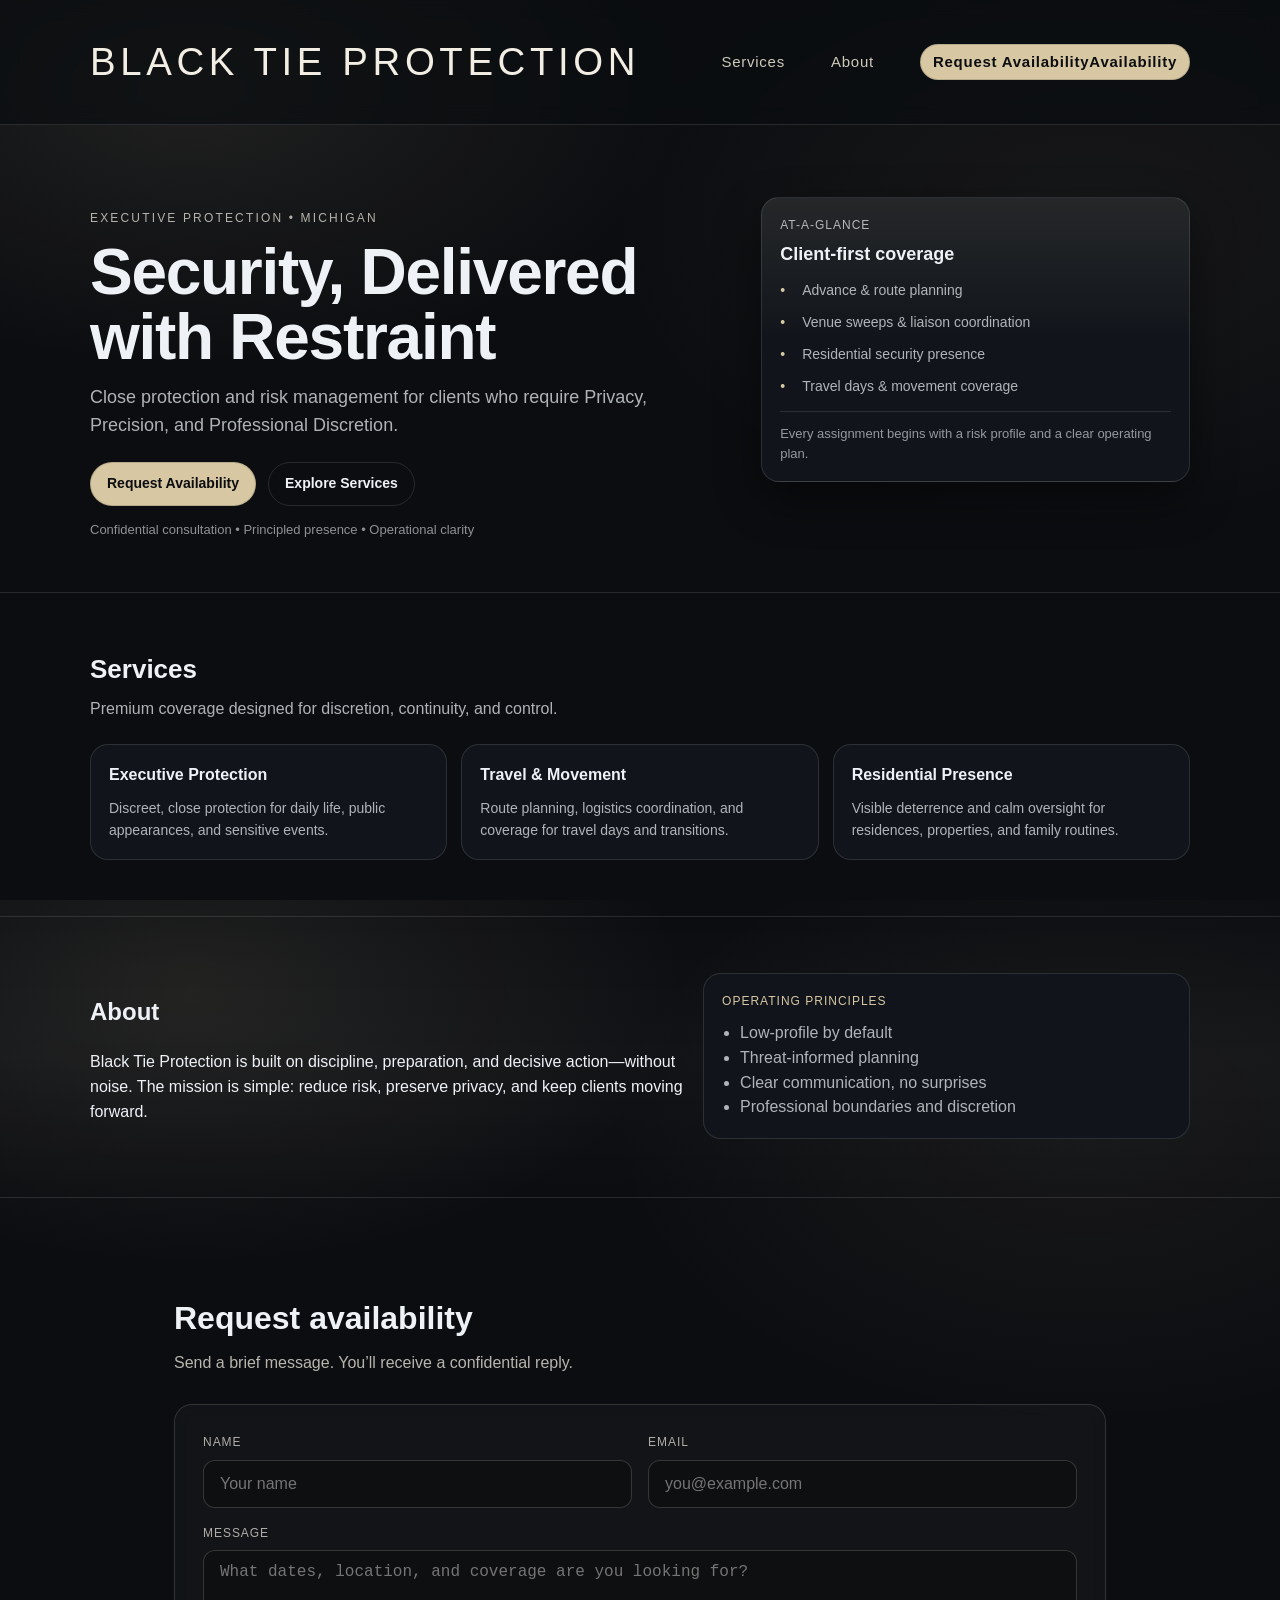
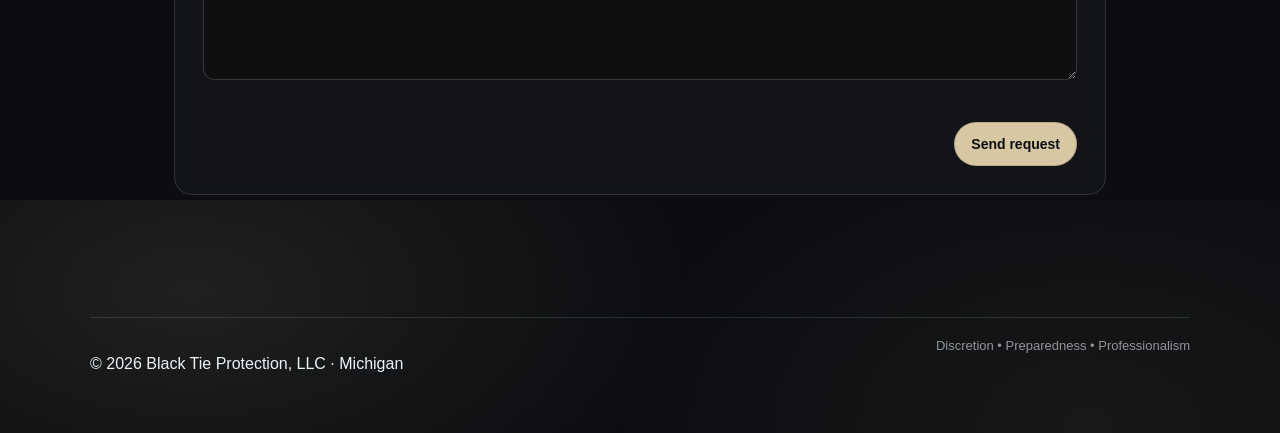
==== index.html @ f83e2e48 "ix mobile nav visibility and sticky CTA layout" ====
<!DOCTYPE html>
<html lang="en">
  <head>
    <meta charset="UTF-8" />
    <meta name="viewport" content="width=device-width, initial-scale=1.0" />
    <title>Black Tie Protection</title>
    <link rel="stylesheet" href="style.css" />
  </head>

  <div class="mobile-cta">
  <a class="btn" href="index.html#contact">Request Consultation</a>
</div>

  <body>
    <header class="site-header">
      <div class="container nav">
        <a class="brand" href="index.html">Black Tie Protection</a>

        <nav class="nav-links">
          <a href="services.html">Services</a>
          <a href="#about">About</a>
          <a href="#contact" class="btn btn--sm header-cta">
  <span class="cta-desktop">Request Availability</span>
  <span class="cta-mobile">Availability</span>
</a>
        </nav>
      </div>
    </header>

    <main>
      <section class="hero">
        <div class="container hero-grid">
          <div>
            <p class="eyebrow">Executive Protection • Michigan</p>
            <h1>Security, Delivered with Restraint</h1>
            <p class="lead">
              Close protection and risk management for clients who require Privacy, Precision, and Professional Discretion.
            </p>

            <div class="cta-row">
              <a class="btn" href="#contact">Request Availability</a>
              <a class="btn btn--ghost" href="#services">Explore Services</a>
            </div>

            <p class="micro">
              Confidential consultation • Principled presence • Operational clarity
            </p>
          </div>

          <div class="hero-card">
            <div class="hero-card__top">
              <p class="hero-card__label">At-a-glance</p>
              <p class="hero-card__title">Client-first coverage</p>
            </div>

            <ul class="checklist">
              <li>Advance & route planning</li>
              <li>Venue sweeps & liaison coordination</li>
              <li>Residential security presence</li>
              <li>Travel days & movement coverage</li>
            </ul>

            <div class="hero-card__bottom">
              <p class="hero-card__note">
                Every assignment begins with a risk profile and a clear operating plan.
              </p>
            </div>
          </div>
        </div>
      </section>

      <section id="services" class="section">
        <div class="container">
          <div class="section-head">
            <h2>Services</h2>
            <p>Premium coverage designed for discretion, continuity, and control.</p>
          </div>

          <div class="cards">
            <article class="card">
              <h3>Executive Protection</h3>
              <p>Discreet, close protection for daily life, public appearances, and sensitive events.</p>
            </article>

            <article class="card">
              <h3>Travel & Movement</h3>
              <p>Route planning, logistics coordination, and coverage for travel days and transitions.</p>
            </article>

            <article class="card">
              <h3>Residential Presence</h3>
              <p>Visible deterrence and calm oversight for residences, properties, and family routines.</p>
            </article>
          </div>
        </div>
      </section>

      <section id="about" class="section section--muted">
        <div class="container split">
          <div>
            <h2>About</h2>
            <p>
              Black Tie Protection is built on discipline, preparation, and decisive action—without noise.
              The mission is simple: reduce risk, preserve privacy, and keep clients moving forward.
            </p>
          </div>
          <div class="panel">
            <p class="panel-title">Operating principles</p>
            <ul class="bullets">
              <li>Low-profile by default</li>
              <li>Threat-informed planning</li>
              <li>Clear communication, no surprises</li>
              <li>Professional boundaries and discretion</li>
            </ul>
          </div>
        </div>
      </section>

      <section id="contact" class="section">
        <div class="container">
          <div class="section-head">
            <h2>Request availability</h2>
            <p>Send a brief message. You’ll receive a confidential reply.</p>
          </div>

          <form class="form" action="https://formspree.io/f/xdalbvqp" method="POST">
  <div class="form-grid">
    <div class="field">
      <label for="name">Name</label>
      <input id="name" name="name" type="text" placeholder="Your name" required>
    </div>

    <div class="field">
      <label for="email">Email</label>
      <input id="email" name="email" type="email" placeholder="you@example.com" required>
    </div>

    <div class="field field--full">
      <label for="message">Message</label>
      <textarea id="message" name="message" placeholder="What dates, location, and coverage are you looking for?" required></textarea>
    </div>
  </div>

  <div class="form-actions">
    <button type="submit" class="btn">Send request</button>
  </div>
</form>

        </div>
      </section>
    </main>

    <footer class="footer">
      <div class="container footer-row">
        <p>© <span id="year"></span> Black Tie Protection, LLC · Michigan </p>
        <p class="micro">Discretion • Preparedness • Professionalism</p>
      </div>
    </footer>

    <script>
      document.getElementById("year").textContent = new Date().getFullYear();
    </script>
  </body>
</html>
---- style.css ----
:root {
  --bg: #0b0d10;
  --panel: #11151b;
  --muted: #0f1318;
  --text: #eef2f7;
  --subtext: rgba(238, 242, 247, 0.72);
  --hairline: rgba(238, 242, 247, 0.12);
  --accent: #d7c7a3; /* warm, quiet luxury */
  --shadow: 0 18px 45px rgba(0, 0, 0, 0.45);
  --radius: 18px;
}

* { box-sizing: border-box; }

html, body { height: 100%; }

body {
  margin: 0;
  font-family: -apple-system, BlinkMacSystemFont, "Segoe UI", Roboto, Arial, sans-serif;
  background: radial-gradient(900px 500px at 15% 10%, rgba(215, 199, 163, 0.10), transparent 55%),
              radial-gradient(800px 500px at 85% 25%, rgba(215, 199, 163, 0.06), transparent 60%),
              var(--bg);
  color: var(--text);
  line-height: 1.55;
}

a { color: inherit; text-decoration: none; }
a:hover { opacity: 0.9; }

.container {
  width: min(1100px, calc(100% - 48px));
  margin: 0 auto;
}

.site-header {
  position: sticky;
  top: 0;
  z-index: 10;
  background: rgba(11, 13, 16, 0.7);
  backdrop-filter: blur(10px);
  border-bottom: 1px solid var(--hairline);
}

.nav {
  height: 72px;
  display: flex;
  align-items: center;
  justify-content: space-between;
}

.brand {
  font-weight: 600;
  letter-spacing: 0.6px;
}

.nav-links {
  display: flex;
  gap: 18px;
  align-items: center;
}

.nav-links a {
  font-size: 14px;
  color: var(--subtext);
}

.nav-links a.btn { color: #0b0d10; }

.hero {
  padding: 72px 0 52px;
  border-bottom: 1px solid var(--hairline);
}

.hero-grid {
  display: grid;
  grid-template-columns: 1.2fr 0.8fr;
  gap: 28px;
  align-items: start;
}

.eyebrow {
  font-size: 14px;
  letter-spacing: 0.22em;
  text-transform: uppercase;
  font-weight: 500;
  color: rgba(243, 238, 228, 0.85);
  margin-bottom: 10px;
}

h1 {
  font-size: clamp(36px, 4.2vw, 54px);
  line-height: 1.05;
  margin: 0 0 14px;
  letter-spacing: -0.5px;
}

.lead {
  color: var(--subtext);
  font-size: 18px;
  margin: 0 0 22px;
  max-width: 58ch;
}

.cta-row {
  display: flex;
  gap: 12px;
  align-items: center;
  margin-bottom: 14px;
}

.btn {
  display: inline-flex;
  align-items: center;
  justify-content: center;
  height: 44px;
  padding: 0 16px;
  border-radius: 999px;
  background: var(--accent);
  color: #0b0d10;
  font-weight: 600;
  font-size: 14px;
  border: 1px solid rgba(0,0,0,0.15);
}

.btn--ghost {
  background: transparent;
  color: var(--text);
  border: 1px solid var(--hairline);
}

.btn--sm {
  height: 36px;
  padding: 0 12px;
  font-size: 13px;
}

.micro {
  color: rgba(238, 242, 247, 0.58);
  font-size: 13px;
  margin: 0;
}

.hero-card {
  background: linear-gradient(180deg, rgba(215,199,163,0.10), transparent 50%),
              var(--panel);
  border: 1px solid var(--hairline);
  border-radius: var(--radius);
  padding: 18px 18px 16px;
  box-shadow: var(--shadow);
}

.hero-card__label {
  color: var(--subtext);
  font-size: 12px;
  margin: 0 0 6px;
  letter-spacing: 1px;
  text-transform: uppercase;
}

.hero-card__title {
  margin: 0 0 12px;
  font-size: 18px;
  font-weight: 650;
}

.checklist {
  list-style: none;
  padding: 0;
  margin: 0 0 14px;
  display: grid;
  gap: 10px;
}

.checklist li {
  position: relative;
  padding-left: 22px;
  color: var(--subtext);
  font-size: 14px;
}

.checklist li::before {
  content: "•";
  position: absolute;
  left: 0;
  color: var(--accent);
}

.hero-card__note {
  margin: 0;
  color: rgba(238, 242, 247, 0.60);
  font-size: 13px;
  border-top: 1px solid var(--hairline);
  padding-top: 12px;
}

.section {
  padding: 56px 0;
}

.section--muted {
  background: linear-gradient(180deg, transparent, rgba(255,255,255,0.02), transparent);
  border-top: 1px solid var(--hairline);
  border-bottom: 1px solid var(--hairline);
}

.section-head h2 {
  margin: 0 0 8px;
  font-size: 26px;
}

.section-head p {
  margin: 0 0 22px;
  color: var(--subtext);
  max-width: 70ch;
}

.cards {
  display: grid;
  grid-template-columns: repeat(3, 1fr);
  gap: 14px;
}

.card-cta {
  margin-top: 14px;
}

.card {
  background: var(--panel);
  border: 1px solid var(--hairline);
  border-radius: var(--radius);
  padding: 18px;
}

.card h3 {
  margin: 0 0 10px;
  font-size: 16px;
}

.card p {
  margin: 0;
  color: var(--subtext);
  font-size: 14px;
}

.split {
  display: grid;
  grid-template-columns: 1.1fr 0.9fr;
  gap: 18px;
  align-items: start;
}

.panel {
  background: var(--panel);
  border: 1px solid var(--hairline);
  border-radius: var(--radius);
  padding: 18px;
}

.panel-title {
  margin: 0 0 10px;
  color: var(--accent);
  letter-spacing: 1px;
  text-transform: uppercase;
  font-size: 12px;
}

.bullets {
  margin: 0;
  padding-left: 18px;
  color: var(--subtext);
}

.form {
  background: var(--panel);
  border: 1px solid var(--hairline);
  border-radius: var(--radius);
  padding: 18px;
}

.form-row {
  display: grid;
  grid-template-columns: 1fr 1fr;
  gap: 12px;
  margin-bottom: 12px;
}

label {
  display: grid;
  gap: 8px;
  font-size: 13px;
  color: var(--subtext);
}

input, textarea {
  width: 100%;
  border-radius: 14px;
  border: 1px solid var(--hairline);
  background: rgba(255,255,255,0.03);
  color: var(--text);
  padding: 12px 12px;
  font-size: 14px;
  outline: none;
}

input:focus, textarea:focus {
  border-color: rgba(215,199,163,0.55);
}

.footer {
  padding: 26px 0 40px;
}

.footer-row {
  display: flex;
  justify-content: space-between;
  gap: 14px;
  border-top: 1px solid var(--hairline);
  padding-top: 18px;
}

/* Responsive */
@media (max-width: 880px) {
  .hero-grid, .split { grid-template-columns: 1fr; }
  .nav-links {
  display: flex;
  gap: 14px;
  flex-wrap: wrap;
}
  .cards { grid-template-columns: 1fr; }
  .form-row { grid-template-columns: 1fr; }
}
/* Mobile sticky CTA (only on small screens) */
.mobile-cta {
  position: fixed;
  left: 50%;
  transform: translateX(-50%);
  bottom: calc(env(safe-area-inset-bottom) + 16px);
  width: calc(100% - 32px);
  max-width: 420px;
  z-index: 999;
}
body {
  padding-bottom: 120px;
}
/* Brand / Wordmark */

.brand {
    font-size: clamp(28px, 3vw, 40px);
    font-weight: 500;
    letter-spacing: 0.12em;
    text-transform: uppercase;
    color: #f3eee4;
    text-decoration: none;
    line-height: 1;
}

.site-header {
    padding: 26px 40px;
}
.container.nav {
    display: flex;
    align-items: center;
    justify-content: space-between;
}

.nav-links a {
    font-size: 15px;
    letter-spacing: 0.05em;
    margin-left: 28px;
    color: #cfc8bb;
    text-decoration: none;
    transition: opacity 0.3s ease;
}

.nav-links a:hover {
    opacity: 0.7;
}
.nav-links a{
  color: #cfc8bb;
  text-decoration: none;
  transition: opacity 160ms ease;
  will-change: opacity;
}

.nav-links a:hover{
  opacity: 0.7;
}
/* ================================
   Contact / Request Availability
================================ */

#contact {
  padding: 96px 0;
}

#contact .container {
  max-width: 980px;
  margin: 0 auto;
  padding: 0 24px;
}

#contact h2 {
  font-size: 32px;
;
  margin-bottom: 8px;
}

#contact p {
  color: rgba(243, 238, 228, 0.75);
  margin-bottom: 28px;
}

/* Form panel */
#contact form {
  padding: 28px;
  border-radius: 18px;
  border: 1px solid rgba(243, 238, 228, 0.18);
  background: rgba(255, 255, 255, 0.03);
  backdrop-filter: blur(8px);
  display: flex;
  flex-direction: column;
  gap: 18px;
}

/* Labels */
#contact label {
  font-size: 12px;
  letter-spacing: 0.08em;
  text-transform: uppercase;
  color: rgba(243, 238, 228, 0.7);
}

/* Inputs */
#contact input,
#contact textarea {
  width: 100%;
  padding: 14px 16px;
  border-radius: 12px;
  border: 1px solid rgba(243, 238, 228, 0.18);
  background: rgba(0, 0, 0, 0.25);
  color: #f3eee4;
  font-size: 16px;
}

#contact textarea {
  min-height: 150px;
  resize: vertical;
}

/* Focus */
#contact input:focus,
#contact textarea:focus {
  outline: none;
  border-color: rgba(243, 238, 228, 0.45);
}

/* Submit button */
#contact button,
#contact input[type="submit"] {
  margin-top: 8px;
  align-self: flex-start;
}
/* Clean grid layout */
#contact .form-grid{
  display: grid;
  grid-template-columns: 1fr;
  gap: 16px;
}

#contact .field{
  display: flex;
  flex-direction: column;
  gap: 8px;
}

#contact .field--full{
  grid-column: 1 / -1;
}

@media (min-width: 760px){
  #contact .form-grid{
    grid-template-columns: 1fr 1fr;
  }
}

/* Textarea: less “giant slab”, more refined */
#contact textarea{
  min-height: 160px;
  padding-top: 12px;
}

/* Button row */
#contact .form-actions{
  margin-top: 16px;
  display: flex;
  justify-content: flex-start; /* change to flex-end if you want it right aligned */
}
#contact textarea{
  min-height: 130px;
}
#contact form{
  border-color: rgba(243, 238, 228, 0.14);
}
#contact .form-actions{
  justify-content: flex-end;
}

/* Services hero headline polish */
.hero h1{
  font-size: clamp(44px, 5vw, 64px);
  line-height: 1.02;
  letter-spacing: -0.02em;     /* tighter, more premium */
  font-weight: 600;
  text-transform: none;         /* keep Title Case (not ALL CAPS) */
  max-width: 18ch;              /* stops it from looking “wide” */
  margin: 12px 0 14px;
}
.hero{
  padding-top: 72px;            /* gives the headline authority */
}

.hero .eyebrow{
  letter-spacing: 0.18em;
  text-transform: uppercase;
  font-size: 12px;
  opacity: 0.85;
}
.service-card{
  transition: transform 180ms ease, border-color 180ms ease;
}

.service-card:hover{
  transform: translateY(-2px);
  border-color: rgba(243, 238, 228, 0.28);
}
/* Kill bottom divider on final section */
.section:last-of-type {
  border-bottom: none;
}:root {
  --bg: #0b0d10;
  --panel: #11151b;
  --muted: #0f1318;
  --text: #eef2f7;
  --subtext: rgba(238, 242, 247, 0.72);
  --hairline: rgba(238, 242, 247, 0.12);
  --accent: #d7c7a3; /* warm, quiet luxury */
  --shadow: 0 18px 45px rgba(0, 0, 0, 0.45);
  --radius: 18px;
}

* { box-sizing: border-box; }

html, body { height: 100%; }

body {
  margin: 0;
  font-family: -apple-system, BlinkMacSystemFont, "Segoe UI", Roboto, Arial, sans-serif;
  background: radial-gradient(900px 500px at 15% 10%, rgba(215, 199, 163, 0.10), transparent 55%),
              radial-gradient(800px 500px at 85% 25%, rgba(215, 199, 163, 0.06), transparent 60%),
              var(--bg);
  color: var(--text);
  line-height: 1.55;
}

a { color: inherit; text-decoration: none; }
a:hover { opacity: 0.9; }

.container {
  width: min(1100px, calc(100% - 48px));
  margin: 0 auto;
}

.site-header {
  position: sticky;
  top: 0;
  z-index: 10;
  background: rgba(11, 13, 16, 0.7);
  backdrop-filter: blur(10px);
  border-bottom: 1px solid var(--hairline);
}

.nav {
  height: 72px;
  display: flex;
  align-items: center;
  justify-content: space-between;
}

.brand {
  font-weight: 600;
  letter-spacing: 0.6px;
}

.nav-links {
  display: flex;
  gap: 18px;
  align-items: center;
}

.nav-links a {
  font-size: 14px;
  color: var(--subtext);
}

.nav-links a.btn { color: #0b0d10; }

.hero {
  padding: 72px 0 52px;
  border-bottom: 1px solid var(--hairline);
}

.hero-grid {
  display: grid;
  grid-template-columns: 1.2fr 0.8fr;
  gap: 28px;
  align-items: start;
}

.eyebrow {
  font-size: 14px;
  letter-spacing: 0.22em;
  text-transform: uppercase;
  font-weight: 500;
  color: rgba(243, 238, 228, 0.85);
  margin-bottom: 10px;
}

h1 {
  font-size: clamp(36px, 4.2vw, 54px);
  line-height: 1.05;
  margin: 0 0 14px;
  letter-spacing: -0.5px;
}

.lead {
  color: var(--subtext);
  font-size: 18px;
  margin: 0 0 22px;
  max-width: 58ch;
}

.cta-row {
  display: flex;
  gap: 12px;
  align-items: center;
  margin-bottom: 14px;
}

.btn {
  display: inline-flex;
  align-items: center;
  justify-content: center;
  height: 44px;
  padding: 0 16px;
  border-radius: 999px;
  background: var(--accent);
  color: #0b0d10;
  font-weight: 600;
  font-size: 14px;
  border: 1px solid rgba(0,0,0,0.15);
}

.btn--ghost {
  background: transparent;
  color: var(--text);
  border: 1px solid var(--hairline);
}

.btn--sm {
  height: 36px;
  padding: 0 12px;
  font-size: 13px;
}

.micro {
  color: rgba(238, 242, 247, 0.58);
  font-size: 13px;
  margin: 0;
}

.hero-card {
  background: linear-gradient(180deg, rgba(215,199,163,0.10), transparent 50%),
              var(--panel);
  border: 1px solid var(--hairline);
  border-radius: var(--radius);
  padding: 18px 18px 16px;
  box-shadow: var(--shadow);
}

.hero-card__label {
  color: var(--subtext);
  font-size: 12px;
  margin: 0 0 6px;
  letter-spacing: 1px;
  text-transform: uppercase;
}

.hero-card__title {
  margin: 0 0 12px;
  font-size: 18px;
  font-weight: 650;
}

.checklist {
  list-style: none;
  padding: 0;
  margin: 0 0 14px;
  display: grid;
  gap: 10px;
}

.checklist li {
  position: relative;
  padding-left: 22px;
  color: var(--subtext);
  font-size: 14px;
}

.checklist li::before {
  content: "•";
  position: absolute;
  left: 0;
  color: var(--accent);
}

.hero-card__note {
  margin: 0;
  color: rgba(238, 242, 247, 0.60);
  font-size: 13px;
  border-top: 1px solid var(--hairline);
  padding-top: 12px;
}

.section {
  padding: 56px 0;
}

.section--muted {
  background: linear-gradient(180deg, transparent, rgba(255,255,255,0.02), transparent);
  border-top: 1px solid var(--hairline);
  border-bottom: 1px solid var(--hairline);
}

.section-head h2 {
  margin: 0 0 8px;
  font-size: 26px;
}

.section-head p {
  margin: 0 0 22px;
  color: var(--subtext);
  max-width: 70ch;
}

.cards {
  display: grid;
  grid-template-columns: repeat(3, 1fr);
  gap: 14px;
}

.card-cta {
  margin-top: 14px;
}

.card {
  background: var(--panel);
  border: 1px solid var(--hairline);
  border-radius: var(--radius);
  padding: 18px;
}

.card h3 {
  margin: 0 0 10px;
  font-size: 16px;
}

.card p {
  margin: 0;
  color: var(--subtext);
  font-size: 14px;
}

.split {
  display: grid;
  grid-template-columns: 1.1fr 0.9fr;
  gap: 18px;
  align-items: start;
}

.panel {
  background: var(--panel);
  border: 1px solid var(--hairline);
  border-radius: var(--radius);
  padding: 18px;
}

.panel-title {
  margin: 0 0 10px;
  color: var(--accent);
  letter-spacing: 1px;
  text-transform: uppercase;
  font-size: 12px;
}

.bullets {
  margin: 0;
  padding-left: 18px;
  color: var(--subtext);
}

.form {
  background: var(--panel);
  border: 1px solid var(--hairline);
  border-radius: var(--radius);
  padding: 18px;
}

.form-row {
  display: grid;
  grid-template-columns: 1fr 1fr;
  gap: 12px;
  margin-bottom: 12px;
}

label {
  display: grid;
  gap: 8px;
  font-size: 13px;
  color: var(--subtext);
}

input, textarea {
  width: 100%;
  border-radius: 14px;
  border: 1px solid var(--hairline);
  background: rgba(255,255,255,0.03);
  color: var(--text);
  padding: 12px 12px;
  font-size: 14px;
  outline: none;
}

input:focus, textarea:focus {
  border-color: rgba(215,199,163,0.55);
}

.footer {
  padding: 26px 0 40px;
}

.footer-row {
  display: flex;
  justify-content: space-between;
  gap: 14px;
  border-top: 1px solid var(--hairline);
  padding-top: 18px;
}

/* Responsive */
@media (max-width: 880px) {
  .hero-grid, .split { grid-template-columns: 1fr; }
  .cards { grid-template-columns: 1fr; }
  .form-row { grid-template-columns: 1fr; }
}
/* Mobile sticky CTA (only on small screens) */
.mobile-cta {
  display: none !important;
}
/* Brand / Wordmark */

.brand {
    font-size: clamp(28px, 3vw, 40px);
    font-weight: 500;
    letter-spacing: 0.12em;
    text-transform: uppercase;
    color: #f3eee4;
    text-decoration: none;
    line-height: 1;
}

.site-header {
    padding: 26px 40px;
}
.container.nav {
    display: flex;
    align-items: center;
    justify-content: space-between;
}

.nav-links a {
    font-size: 15px;
    letter-spacing: 0.05em;
    margin-left: 28px;
    color: #cfc8bb;
    text-decoration: none;
    transition: opacity 0.3s ease;
}

.nav-links a:hover {
    opacity: 0.7;
}
.nav-links a{
  color: #cfc8bb;
  text-decoration: none;
  transition: opacity 160ms ease;
  will-change: opacity;
}

.nav-links a:hover{
  opacity: 0.7;
}
/* ================================
   Contact / Request Availability
================================ */

#contact {
  padding: 96px 0;
}

#contact .container {
  max-width: 980px;
  margin: 0 auto;
  padding: 0 24px;
}

#contact h2 {
  font-size: 32px;
;
  margin-bottom: 8px;
}

#contact p {
  color: rgba(243, 238, 228, 0.75);
  margin-bottom: 28px;
}

/* Form panel */
#contact form {
  padding: 28px;
  border-radius: 18px;
  border: 1px solid rgba(243, 238, 228, 0.18);
  background: rgba(255, 255, 255, 0.03);
  backdrop-filter: blur(8px);
  display: flex;
  flex-direction: column;
  gap: 18px;
}

/* Labels */
#contact label {
  font-size: 12px;
  letter-spacing: 0.08em;
  text-transform: uppercase;
  color: rgba(243, 238, 228, 0.7);
}

/* Inputs */
#contact input,
#contact textarea {
  width: 100%;
  padding: 14px 16px;
  border-radius: 12px;
  border: 1px solid rgba(243, 238, 228, 0.18);
  background: rgba(0, 0, 0, 0.25);
  color: #f3eee4;
  font-size: 16px;
}

#contact textarea {
  min-height: 150px;
  resize: vertical;
}

/* Focus */
#contact input:focus,
#contact textarea:focus {
  outline: none;
  border-color: rgba(243, 238, 228, 0.45);
}

/* Submit button */
#contact button,
#contact input[type="submit"] {
  margin-top: 8px;
  align-self: flex-start;
}
/* Clean grid layout */
#contact .form-grid{
  display: grid;
  grid-template-columns: 1fr;
  gap: 16px;
}

#contact .field{
  display: flex;
  flex-direction: column;
  gap: 8px;
}

#contact .field--full{
  grid-column: 1 / -1;
}

@media (min-width: 760px){
  #contact .form-grid{
    grid-template-columns: 1fr 1fr;
  }
}

/* Textarea: less “giant slab”, more refined */
#contact textarea{
  min-height: 160px;
  padding-top: 12px;
}

/* Button row */
#contact .form-actions{
  margin-top: 16px;
  display: flex;
  justify-content: flex-start; /* change to flex-end if you want it right aligned */
}
#contact textarea{
  min-height: 130px;
}
#contact form{
  border-color: rgba(243, 238, 228, 0.14);
}
#contact .form-actions{
  justify-content: flex-end;
}

/* Services hero headline polish */
.hero h1{
  font-size: clamp(44px, 5vw, 64px);
  line-height: 1.02;
  letter-spacing: -0.02em;     /* tighter, more premium */
  font-weight: 600;
  text-transform: none;         /* keep Title Case (not ALL CAPS) */
  max-width: 18ch;              /* stops it from looking “wide” */
  margin: 12px 0 14px;
}
.hero{
  padding-top: 72px;            /* gives the headline authority */
}

.hero .eyebrow{
  letter-spacing: 0.18em;
  text-transform: uppercase;
  font-size: 12px;
  opacity: 0.85;
}
.service-card{
  transition: transform 180ms ease, border-color 180ms ease;
}

.service-card:hover{
  transform: translateY(-2px);
  border-color: rgba(243, 238, 228, 0.28);
}
/* Kill bottom divider on final section */
.section:last-of-type {
  border-bottom: none;
}
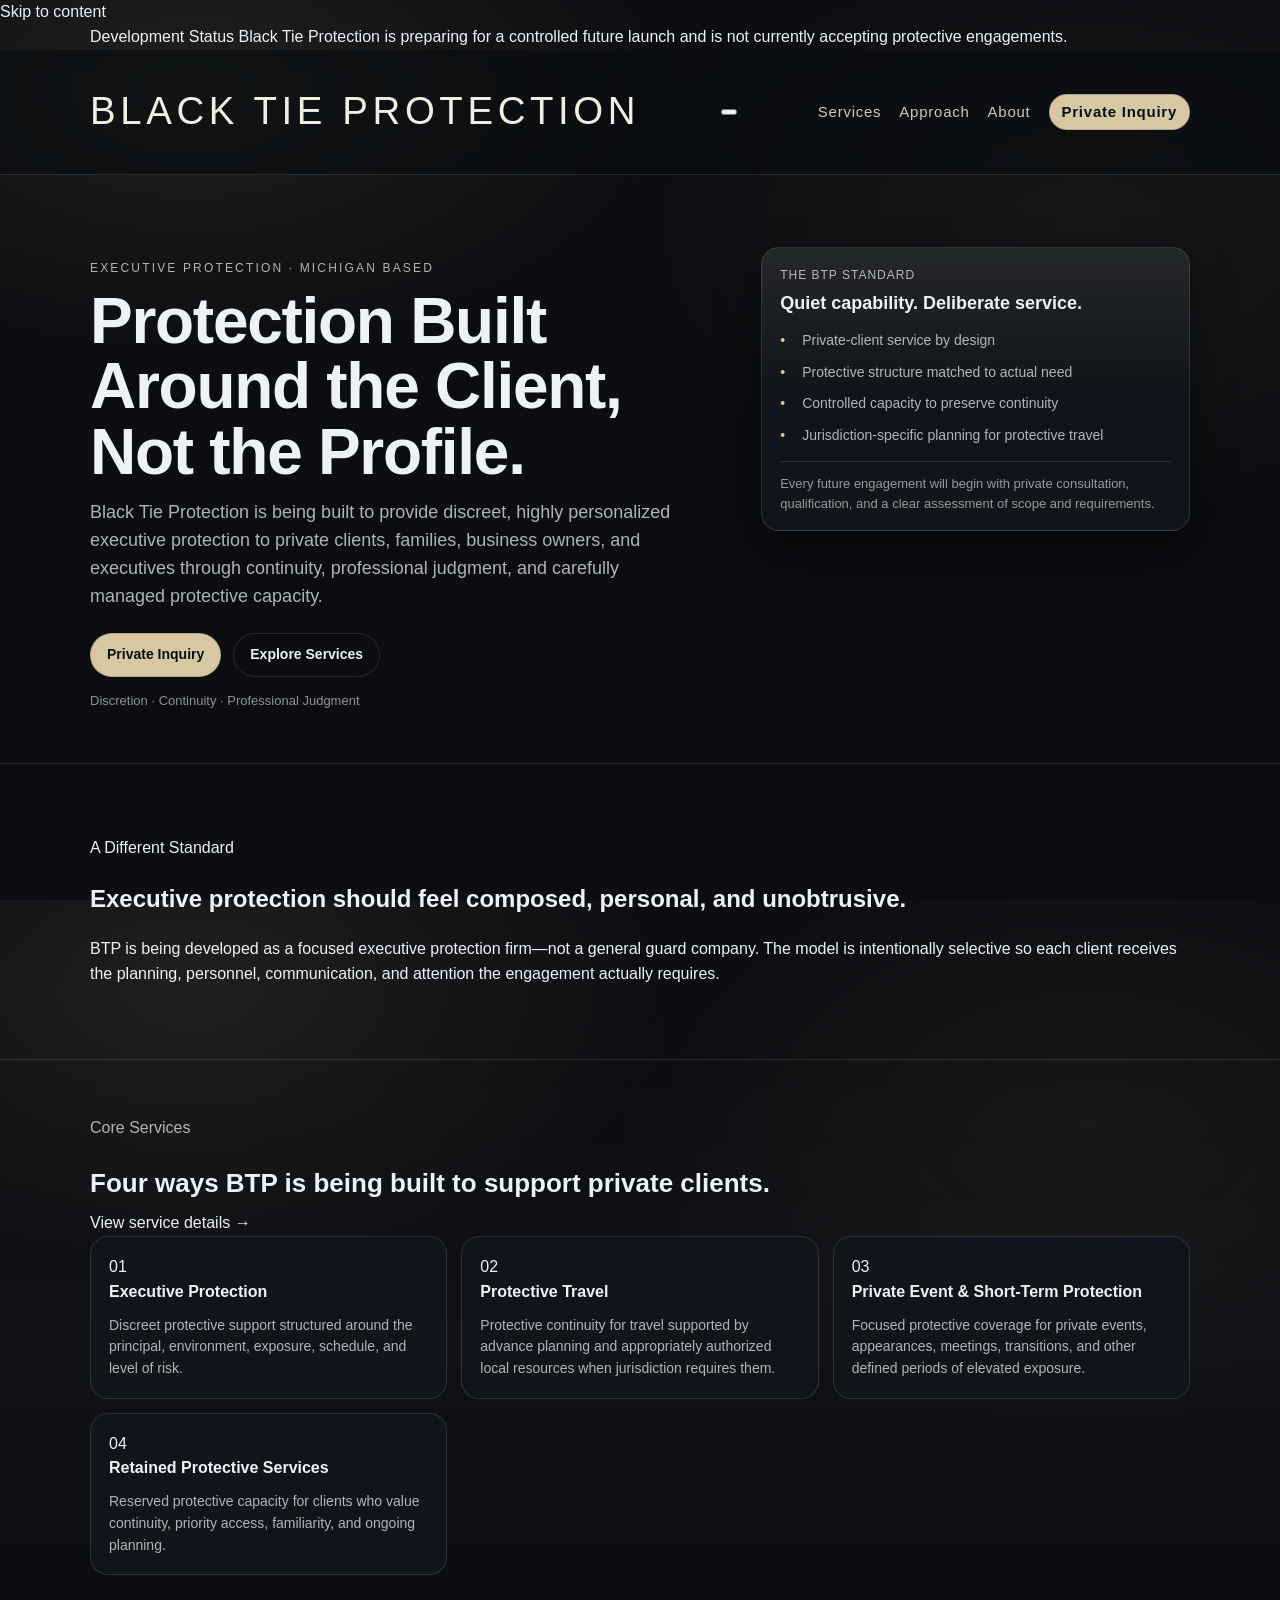
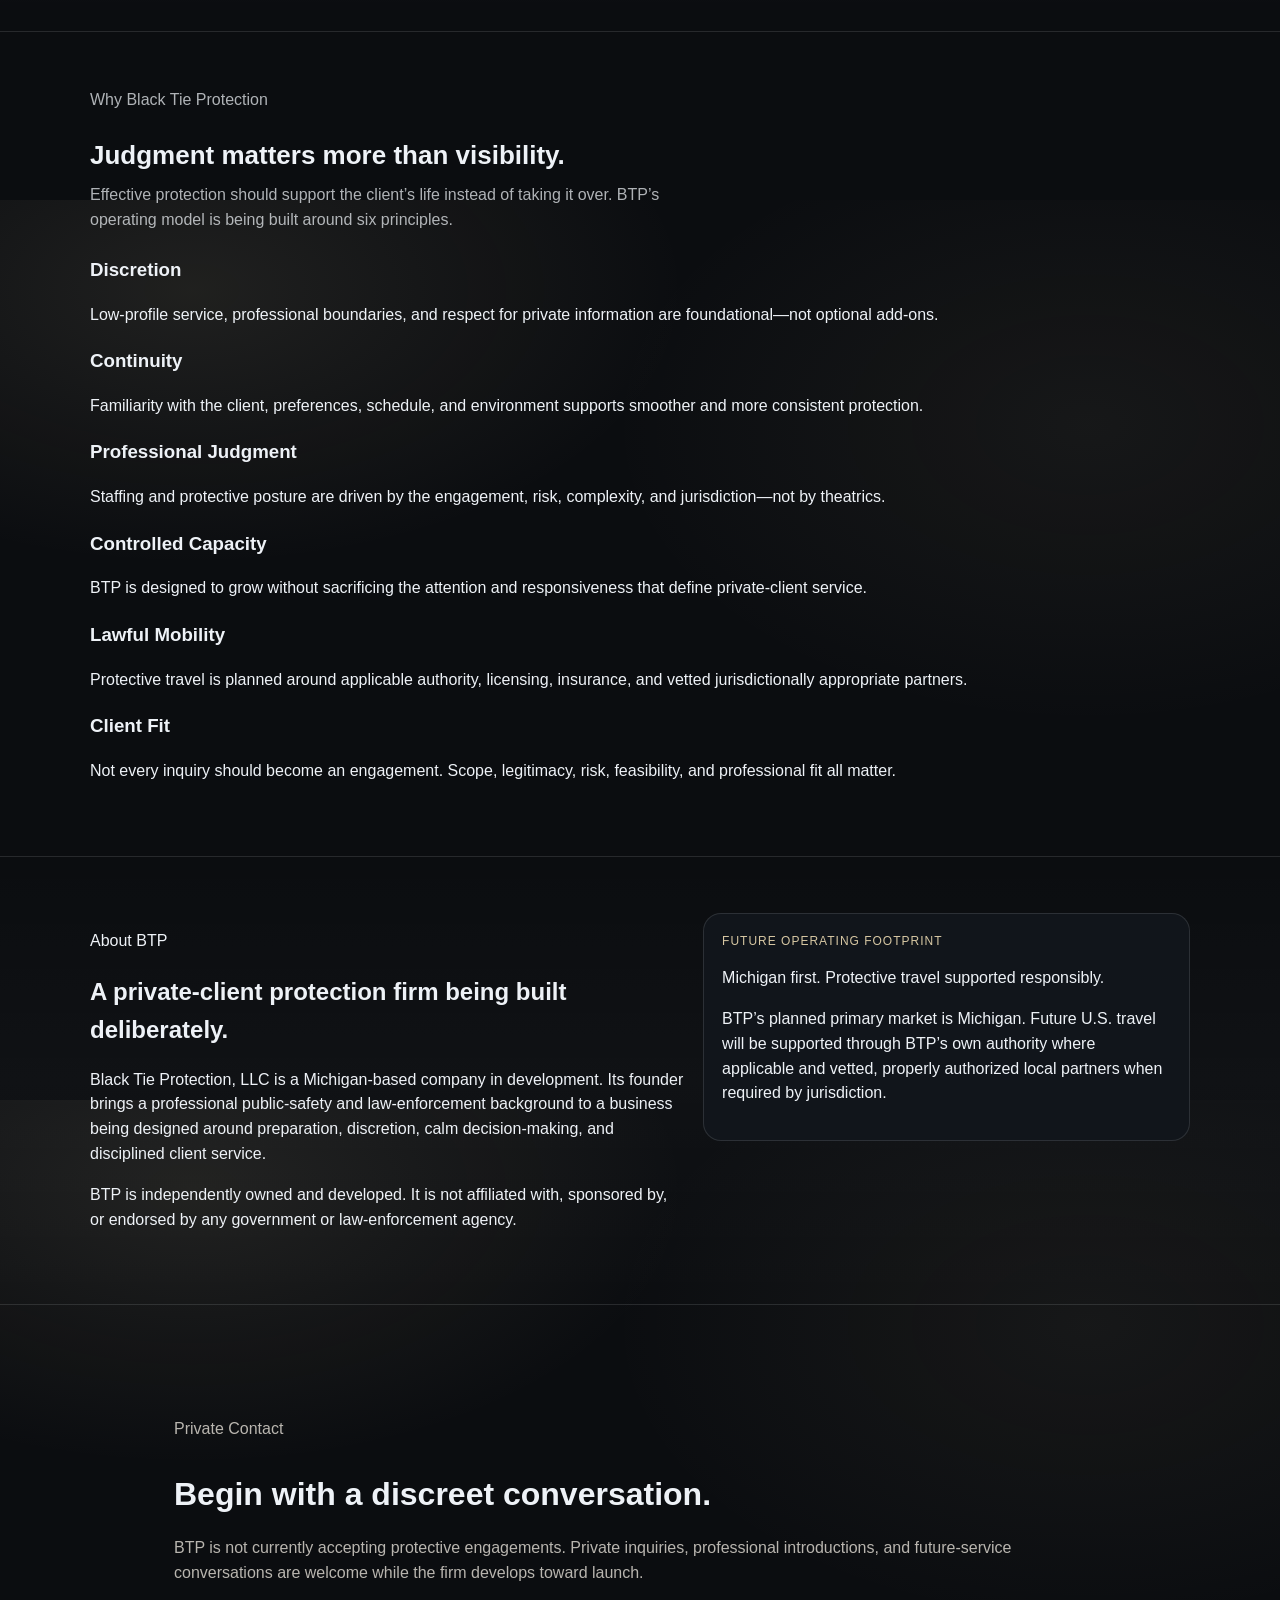
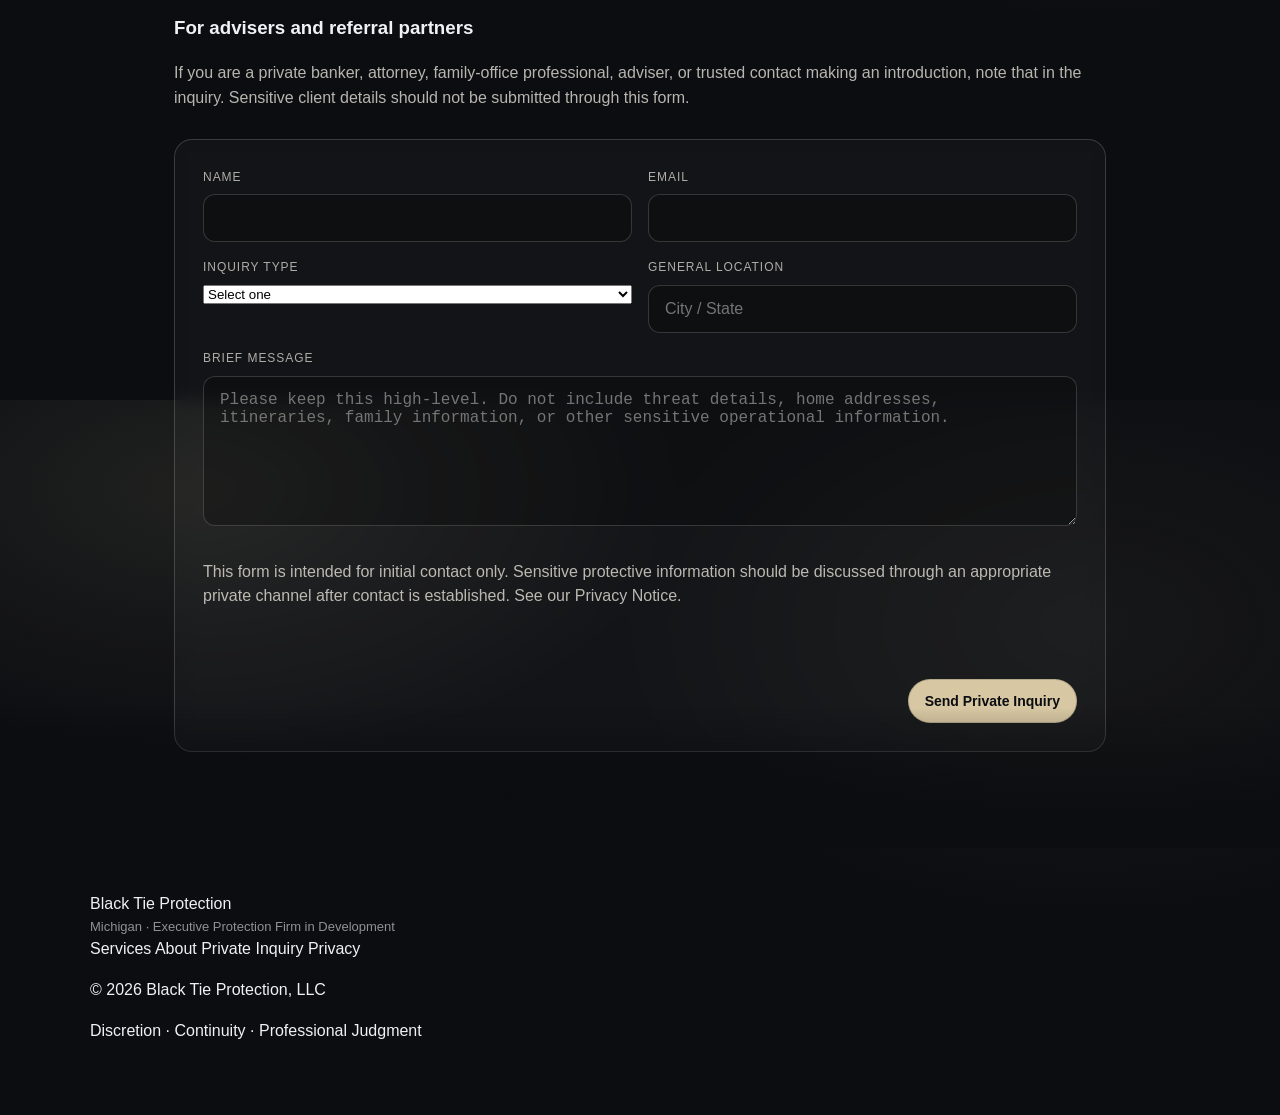
==== commit 0f7a1879: "BTP-014: align homepage positioning, services, and inquiry flow" ====
--- a/index.html
+++ b/index.html
@@ -1,164 +1,293 @@
 <!DOCTYPE html>
 <html lang="en">
-  <head>
-    <meta charset="UTF-8" />
-    <meta name="viewport" content="width=device-width, initial-scale=1.0" />
-    <title>Black Tie Protection</title>
-    <link rel="stylesheet" href="style.css" />
-  </head>
-
-  <div class="mobile-cta">
-  <a class="btn" href="index.html#contact">Request Consultation</a>
-</div>
-
-  <body>
-    <header class="site-header">
-      <div class="container nav">
-        <a class="brand" href="index.html">Black Tie Protection</a>
-
-        <nav class="nav-links">
-          <a href="services.html">Services</a>
-          <a href="#about">About</a>
-          <a href="#contact" class="btn btn--sm header-cta">
-  <span class="cta-desktop">Request Availability</span>
-  <span class="cta-mobile">Availability</span>
-</a>
-        </nav>
-      </div>
-    </header>
-
-    <main>
-      <section class="hero">
-        <div class="container hero-grid">
-          <div>
-            <p class="eyebrow">Executive Protection • Michigan</p>
-            <h1>Security, Delivered with Restraint</h1>
-            <p class="lead">
-              Close protection and risk management for clients who require Privacy, Precision, and Professional Discretion.
-            </p>
-
-            <div class="cta-row">
-              <a class="btn" href="#contact">Request Availability</a>
-              <a class="btn btn--ghost" href="#services">Explore Services</a>
-            </div>
-
-            <p class="micro">
-              Confidential consultation • Principled presence • Operational clarity
-            </p>
-          </div>
-
-          <div class="hero-card">
-            <div class="hero-card__top">
-              <p class="hero-card__label">At-a-glance</p>
-              <p class="hero-card__title">Client-first coverage</p>
-            </div>
-
-            <ul class="checklist">
-              <li>Advance & route planning</li>
-              <li>Venue sweeps & liaison coordination</li>
-              <li>Residential security presence</li>
-              <li>Travel days & movement coverage</li>
-            </ul>
-
-            <div class="hero-card__bottom">
-              <p class="hero-card__note">
-                Every assignment begins with a risk profile and a clear operating plan.
-              </p>
-            </div>
-          </div>
-        </div>
-      </section>
-
-      <section id="services" class="section">
-        <div class="container">
-          <div class="section-head">
-            <h2>Services</h2>
-            <p>Premium coverage designed for discretion, continuity, and control.</p>
-          </div>
-
-          <div class="cards">
-            <article class="card">
-              <h3>Executive Protection</h3>
-              <p>Discreet, close protection for daily life, public appearances, and sensitive events.</p>
-            </article>
-
-            <article class="card">
-              <h3>Travel & Movement</h3>
-              <p>Route planning, logistics coordination, and coverage for travel days and transitions.</p>
-            </article>
-
-            <article class="card">
-              <h3>Residential Presence</h3>
-              <p>Visible deterrence and calm oversight for residences, properties, and family routines.</p>
-            </article>
-          </div>
-        </div>
-      </section>
-
-      <section id="about" class="section section--muted">
-        <div class="container split">
-          <div>
-            <h2>About</h2>
-            <p>
-              Black Tie Protection is built on discipline, preparation, and decisive action—without noise.
-              The mission is simple: reduce risk, preserve privacy, and keep clients moving forward.
-            </p>
-          </div>
-          <div class="panel">
-            <p class="panel-title">Operating principles</p>
-            <ul class="bullets">
-              <li>Low-profile by default</li>
-              <li>Threat-informed planning</li>
-              <li>Clear communication, no surprises</li>
-              <li>Professional boundaries and discretion</li>
-            </ul>
-          </div>
-        </div>
-      </section>
-
-      <section id="contact" class="section">
-        <div class="container">
-          <div class="section-head">
-            <h2>Request availability</h2>
-            <p>Send a brief message. You’ll receive a confidential reply.</p>
-          </div>
-
-          <form class="form" action="https://formspree.io/f/xdalbvqp" method="POST">
-  <div class="form-grid">
-    <div class="field">
-      <label for="name">Name</label>
-      <input id="name" name="name" type="text" placeholder="Your name" required>
-    </div>
-
-    <div class="field">
-      <label for="email">Email</label>
-      <input id="email" name="email" type="email" placeholder="you@example.com" required>
-    </div>
-
-    <div class="field field--full">
-      <label for="message">Message</label>
-      <textarea id="message" name="message" placeholder="What dates, location, and coverage are you looking for?" required></textarea>
+<head>
+  <meta charset="UTF-8" />
+  <meta name="viewport" content="width=device-width, initial-scale=1.0" />
+  <meta name="description" content="Black Tie Protection is a Michigan-based executive protection firm in development, built to provide discreet, personalized protective services to private clients, families, business owners, and executives." />
+  <meta name="robots" content="index,follow" />
+  <link rel="canonical" href="https://blacktieprotection.net/" />
+  <meta property="og:title" content="Black Tie Protection | Executive Protection" />
+  <meta property="og:description" content="Discreet, personalized executive protection built around continuity, professional judgment, and carefully managed protective capacity." />
+  <meta property="og:type" content="website" />
+  <meta property="og:url" content="https://blacktieprotection.net/" />
+  <title>Black Tie Protection | Executive Protection</title>
+  <link rel="preconnect" href="https://fonts.googleapis.com" />
+  <link rel="preconnect" href="https://fonts.gstatic.com" crossorigin />
+  <link href="https://fonts.googleapis.com/css2?family=Cinzel:wght@600&family=Montserrat:wght@400;500;600&display=swap" rel="stylesheet" />
+  <link rel="stylesheet" href="style.css" />
+</head>
+<body>
+  <a class="skip-link" href="#main-content">Skip to content</a>
+
+  <div class="status-bar" role="status">
+    <div class="container status-bar__inner">
+      <span class="status-bar__label">Development Status</span>
+      <span>Black Tie Protection is preparing for a controlled future launch and is not currently accepting protective engagements.</span>
     </div>
   </div>
 
-  <div class="form-actions">
-    <button type="submit" class="btn">Send request</button>
-  </div>
-</form>
-
-        </div>
-      </section>
-    </main>
-
-    <footer class="footer">
-      <div class="container footer-row">
-        <p>© <span id="year"></span> Black Tie Protection, LLC · Michigan </p>
-        <p class="micro">Discretion • Preparedness • Professionalism</p>
-      </div>
-    </footer>
-
-    <script>
-      document.getElementById("year").textContent = new Date().getFullYear();
-    </script>
-  </body>
-</html>+  <header class="site-header">
+    <div class="container nav">
+      <a class="brand" href="index.html" aria-label="Black Tie Protection home">
+        <span class="brand-primary">Black Tie</span>
+        <span class="brand-secondary">Protection</span>
+      </a>
+
+      <button class="menu-toggle" id="menu-toggle" aria-label="Open navigation" aria-controls="site-nav" aria-expanded="false" type="button">
+        <span></span><span></span><span></span>
+      </button>
+
+      <nav class="nav-links" id="site-nav" aria-label="Primary navigation">
+        <a href="services.html">Services</a>
+        <a href="#approach">Approach</a>
+        <a href="#about">About</a>
+        <a href="#contact" class="btn btn--sm">Private Inquiry</a>
+      </nav>
+    </div>
+  </header>
+
+  <main id="main-content">
+    <section class="hero">
+      <div class="container hero-grid">
+        <div class="hero-copy">
+          <p class="eyebrow">Executive Protection · Michigan Based</p>
+          <h1>Protection Built Around the Client, Not the Profile.</h1>
+          <p class="lead">
+            Black Tie Protection is being built to provide discreet, highly personalized executive protection to private clients, families, business owners, and executives through continuity, professional judgment, and carefully managed protective capacity.
+          </p>
+
+          <div class="cta-row">
+            <a class="btn" href="#contact">Private Inquiry</a>
+            <a class="btn btn--ghost" href="services.html">Explore Services</a>
+          </div>
+
+          <p class="micro">Discretion · Continuity · Professional Judgment</p>
+        </div>
+
+        <aside class="hero-card" aria-label="Black Tie Protection operating philosophy">
+          <p class="hero-card__label">The BTP Standard</p>
+          <h2 class="hero-card__title">Quiet capability. Deliberate service.</h2>
+          <ul class="checklist">
+            <li>Private-client service by design</li>
+            <li>Protective structure matched to actual need</li>
+            <li>Controlled capacity to preserve continuity</li>
+            <li>Jurisdiction-specific planning for protective travel</li>
+          </ul>
+          <p class="hero-card__note">Every future engagement will begin with private consultation, qualification, and a clear assessment of scope and requirements.</p>
+        </aside>
+      </div>
+    </section>
+
+    <section class="section intro-section">
+      <div class="container narrow">
+        <p class="section-kicker">A Different Standard</p>
+        <h2>Executive protection should feel composed, personal, and unobtrusive.</h2>
+        <p class="section-lead">
+          BTP is being developed as a focused executive protection firm—not a general guard company. The model is intentionally selective so each client receives the planning, personnel, communication, and attention the engagement actually requires.
+        </p>
+      </div>
+    </section>
+
+    <section id="services" class="section section--muted">
+      <div class="container">
+        <div class="section-head">
+          <div>
+            <p class="section-kicker">Core Services</p>
+            <h2>Four ways BTP is being built to support private clients.</h2>
+          </div>
+          <a class="text-link" href="services.html">View service details <span aria-hidden="true">→</span></a>
+        </div>
+
+        <div class="cards cards--four">
+          <article class="card">
+            <span class="card-number">01</span>
+            <h3>Executive Protection</h3>
+            <p>Discreet protective support structured around the principal, environment, exposure, schedule, and level of risk.</p>
+          </article>
+
+          <article class="card">
+            <span class="card-number">02</span>
+            <h3>Protective Travel</h3>
+            <p>Protective continuity for travel supported by advance planning and appropriately authorized local resources when jurisdiction requires them.</p>
+          </article>
+
+          <article class="card">
+            <span class="card-number">03</span>
+            <h3>Private Event &amp; Short-Term Protection</h3>
+            <p>Focused protective coverage for private events, appearances, meetings, transitions, and other defined periods of elevated exposure.</p>
+          </article>
+
+          <article class="card">
+            <span class="card-number">04</span>
+            <h3>Retained Protective Services</h3>
+            <p>Reserved protective capacity for clients who value continuity, priority access, familiarity, and ongoing planning.</p>
+          </article>
+        </div>
+      </div>
+    </section>
+
+    <section id="approach" class="section">
+      <div class="container">
+        <div class="section-head section-head--stacked">
+          <p class="section-kicker">Why Black Tie Protection</p>
+          <h2>Judgment matters more than visibility.</h2>
+          <p>Effective protection should support the client’s life instead of taking it over. BTP’s operating model is being built around six principles.</p>
+        </div>
+
+        <div class="principles-grid">
+          <article class="principle">
+            <h3>Discretion</h3>
+            <p>Low-profile service, professional boundaries, and respect for private information are foundational—not optional add-ons.</p>
+          </article>
+          <article class="principle">
+            <h3>Continuity</h3>
+            <p>Familiarity with the client, preferences, schedule, and environment supports smoother and more consistent protection.</p>
+          </article>
+          <article class="principle">
+            <h3>Professional Judgment</h3>
+            <p>Staffing and protective posture are driven by the engagement, risk, complexity, and jurisdiction—not by theatrics.</p>
+          </article>
+          <article class="principle">
+            <h3>Controlled Capacity</h3>
+            <p>BTP is designed to grow without sacrificing the attention and responsiveness that define private-client service.</p>
+          </article>
+          <article class="principle">
+            <h3>Lawful Mobility</h3>
+            <p>Protective travel is planned around applicable authority, licensing, insurance, and vetted jurisdictionally appropriate partners.</p>
+          </article>
+          <article class="principle">
+            <h3>Client Fit</h3>
+            <p>Not every inquiry should become an engagement. Scope, legitimacy, risk, feasibility, and professional fit all matter.</p>
+          </article>
+        </div>
+      </div>
+    </section>
+
+    <section id="about" class="section section--muted">
+      <div class="container split split--wide">
+        <div>
+          <p class="section-kicker">About BTP</p>
+          <h2>A private-client protection firm being built deliberately.</h2>
+          <p>
+            Black Tie Protection, LLC is a Michigan-based company in development. Its founder brings a professional public-safety and law-enforcement background to a business being designed around preparation, discretion, calm decision-making, and disciplined client service.
+          </p>
+          <p>
+            BTP is independently owned and developed. It is not affiliated with, sponsored by, or endorsed by any government or law-enforcement agency.
+          </p>
+        </div>
+
+        <aside class="panel">
+          <p class="panel-title">Future Operating Footprint</p>
+          <p class="panel-strong">Michigan first. Protective travel supported responsibly.</p>
+          <p>
+            BTP’s planned primary market is Michigan. Future U.S. travel will be supported through BTP’s own authority where applicable and vetted, properly authorized local partners when required by jurisdiction.
+          </p>
+        </aside>
+      </div>
+    </section>
+
+    <section id="contact" class="section contact-section">
+      <div class="container contact-layout">
+        <div class="contact-copy">
+          <p class="section-kicker">Private Contact</p>
+          <h2>Begin with a discreet conversation.</h2>
+          <p>
+            BTP is not currently accepting protective engagements. Private inquiries, professional introductions, and future-service conversations are welcome while the firm develops toward launch.
+          </p>
+
+          <div class="referral-note">
+            <h3>For advisers and referral partners</h3>
+            <p>If you are a private banker, attorney, family-office professional, adviser, or trusted contact making an introduction, note that in the inquiry. Sensitive client details should not be submitted through this form.</p>
+          </div>
+        </div>
+
+        <form class="form" action="https://formspree.io/f/xdalbvqp" method="POST">
+          <input type="hidden" name="_subject" value="Black Tie Protection — Private Website Inquiry" />
+          <div class="form-grid">
+            <div class="field">
+              <label for="name">Name</label>
+              <input id="name" name="name" type="text" autocomplete="name" required />
+            </div>
+
+            <div class="field">
+              <label for="email">Email</label>
+              <input id="email" name="email" type="email" autocomplete="email" required />
+            </div>
+
+            <div class="field">
+              <label for="inquiry-type">Inquiry type</label>
+              <select id="inquiry-type" name="inquiry_type" required>
+                <option value="" selected disabled>Select one</option>
+                <option>Future client inquiry</option>
+                <option>Professional introduction / referral</option>
+                <option>Professional partnership</option>
+                <option>General business inquiry</option>
+              </select>
+            </div>
+
+            <div class="field">
+              <label for="location">General location</label>
+              <input id="location" name="location" type="text" placeholder="City / State" autocomplete="address-level2" />
+            </div>
+
+            <div class="field field--full">
+              <label for="message">Brief message</label>
+              <textarea id="message" name="message" placeholder="Please keep this high-level. Do not include threat details, home addresses, itineraries, family information, or other sensitive operational information." required></textarea>
+            </div>
+          </div>
+
+          <p class="form-privacy">This form is intended for initial contact only. Sensitive protective information should be discussed through an appropriate private channel after contact is established. See our <a href="privacy.html">Privacy Notice</a>.</p>
+
+          <div class="form-actions">
+            <button type="submit" class="btn">Send Private Inquiry</button>
+          </div>
+        </form>
+      </div>
+    </section>
+  </main>
+
+  <footer class="footer">
+    <div class="container footer-grid">
+      <div>
+        <a class="footer-brand" href="index.html">Black Tie Protection</a>
+        <p class="micro">Michigan · Executive Protection Firm in Development</p>
+      </div>
+      <div class="footer-links">
+        <a href="services.html">Services</a>
+        <a href="#about">About</a>
+        <a href="#contact">Private Inquiry</a>
+        <a href="privacy.html">Privacy</a>
+      </div>
+      <div class="footer-meta">
+        <p>© <span id="year"></span> Black Tie Protection, LLC</p>
+        <p>Discretion · Continuity · Professional Judgment</p>
+      </div>
+    </div>
+  </footer>
+
+  <script>
+    const toggle = document.getElementById('menu-toggle');
+    const nav = document.getElementById('site-nav');
+
+    if (toggle && nav) {
+      toggle.addEventListener('click', () => {
+        const open = nav.classList.toggle('is-open');
+        toggle.classList.toggle('is-open', open);
+        toggle.setAttribute('aria-expanded', String(open));
+        toggle.setAttribute('aria-label', open ? 'Close navigation' : 'Open navigation');
+      });
+
+      nav.querySelectorAll('a').forEach(link => {
+        link.addEventListener('click', () => {
+          nav.classList.remove('is-open');
+          toggle.classList.remove('is-open');
+          toggle.setAttribute('aria-expanded', 'false');
+          toggle.setAttribute('aria-label', 'Open navigation');
+        });
+      });
+    }
+
+    document.getElementById('year').textContent = new Date().getFullYear();
+  </script>
+</body>
+</html>
--- a/style.css
+++ b/style.css
@@ -11,15 +11,15 @@
 }
 
 * { box-sizing: border-box; }
-
 html, body { height: 100%; }
 
 body {
   margin: 0;
   font-family: -apple-system, BlinkMacSystemFont, "Segoe UI", Roboto, Arial, sans-serif;
-  background: radial-gradient(900px 500px at 15% 10%, rgba(215, 199, 163, 0.10), transparent 55%),
-              radial-gradient(800px 500px at 85% 25%, rgba(215, 199, 163, 0.06), transparent 60%),
-              var(--bg);
+  background:
+    radial-gradient(900px 500px at 15% 10%, rgba(215, 199, 163, 0.10), transparent 55%),
+    radial-gradient(800px 500px at 85% 25%, rgba(215, 199, 163, 0.06), transparent 60%),
+    var(--bg);
   color: var(--text);
   line-height: 1.55;
 }
@@ -32,13 +32,25 @@
   margin: 0 auto;
 }
 
+/* =========================
+   DESKTOP HEADER (original)
+========================= */
+
 .site-header {
   position: sticky;
   top: 0;
-  z-index: 10;
+  z-index: 1000;
   background: rgba(11, 13, 16, 0.7);
   backdrop-filter: blur(10px);
+  -webkit-backdrop-filter: blur(10px);
   border-bottom: 1px solid var(--hairline);
+  padding: 26px 40px;
+}
+
+.container.nav {
+  display: flex;
+  align-items: center;
+  justify-content: space-between;
 }
 
 .nav {
@@ -49,8 +61,12 @@
 }
 
 .brand {
-  font-weight: 600;
-  letter-spacing: 0.6px;
+  font-size: clamp(28px, 3vw, 40px);
+  font-weight: 500;
+  letter-spacing: 0.12em;
+  text-transform: uppercase;
+  color: #f3eee4;
+  line-height: 1;
 }
 
 .nav-links {
@@ -60,11 +76,21 @@
 }
 
 .nav-links a {
-  font-size: 14px;
-  color: var(--subtext);
-}
+  font-size: 15px;
+  letter-spacing: 0.05em;
+  color: #cfc8bb;
+  text-decoration: none;
+  transition: opacity 160ms ease;
+  will-change: opacity;
+}
+
+.nav-links a:hover { opacity: 0.7; }
 
 .nav-links a.btn { color: #0b0d10; }
+
+/* =========================
+   HERO / CARDS / LAYOUT
+========================= */
 
 .hero {
   padding: 72px 0 52px;
@@ -140,9 +166,9 @@
   margin: 0;
 }
 
+/* “yellow box” / hero side card */
 .hero-card {
-  background: linear-gradient(180deg, rgba(215,199,163,0.10), transparent 50%),
-              var(--panel);
+  background: linear-gradient(180deg, rgba(215,199,163,0.10), transparent 50%), var(--panel);
   border: 1px solid var(--hairline);
   border-radius: var(--radius);
   padding: 18px 18px 16px;
@@ -214,15 +240,14 @@
   max-width: 70ch;
 }
 
+/* service cards grid */
 .cards {
   display: grid;
   grid-template-columns: repeat(3, 1fr);
   gap: 14px;
 }
 
-.card-cta {
-  margin-top: 14px;
-}
+.card-cta { margin-top: 14px; }
 
 .card {
   background: var(--panel);
@@ -240,6 +265,15 @@
   margin: 0;
   color: var(--subtext);
   font-size: 14px;
+}
+
+/* if you used .service-card */
+.service-card{
+  transition: transform 180ms ease, border-color 180ms ease;
+}
+.service-card:hover{
+  transform: translateY(-2px);
+  border-color: rgba(243, 238, 228, 0.28);
 }
 
 .split {
@@ -270,124 +304,9 @@
   color: var(--subtext);
 }
 
-.form {
-  background: var(--panel);
-  border: 1px solid var(--hairline);
-  border-radius: var(--radius);
-  padding: 18px;
-}
-
-.form-row {
-  display: grid;
-  grid-template-columns: 1fr 1fr;
-  gap: 12px;
-  margin-bottom: 12px;
-}
-
-label {
-  display: grid;
-  gap: 8px;
-  font-size: 13px;
-  color: var(--subtext);
-}
-
-input, textarea {
-  width: 100%;
-  border-radius: 14px;
-  border: 1px solid var(--hairline);
-  background: rgba(255,255,255,0.03);
-  color: var(--text);
-  padding: 12px 12px;
-  font-size: 14px;
-  outline: none;
-}
-
-input:focus, textarea:focus {
-  border-color: rgba(215,199,163,0.55);
-}
-
-.footer {
-  padding: 26px 0 40px;
-}
-
-.footer-row {
-  display: flex;
-  justify-content: space-between;
-  gap: 14px;
-  border-top: 1px solid var(--hairline);
-  padding-top: 18px;
-}
-
-/* Responsive */
-@media (max-width: 880px) {
-  .hero-grid, .split { grid-template-columns: 1fr; }
-  .nav-links {
-  display: flex;
-  gap: 14px;
-  flex-wrap: wrap;
-}
-  .cards { grid-template-columns: 1fr; }
-  .form-row { grid-template-columns: 1fr; }
-}
-/* Mobile sticky CTA (only on small screens) */
-.mobile-cta {
-  position: fixed;
-  left: 50%;
-  transform: translateX(-50%);
-  bottom: calc(env(safe-area-inset-bottom) + 16px);
-  width: calc(100% - 32px);
-  max-width: 420px;
-  z-index: 999;
-}
-body {
-  padding-bottom: 120px;
-}
-/* Brand / Wordmark */
-
-.brand {
-    font-size: clamp(28px, 3vw, 40px);
-    font-weight: 500;
-    letter-spacing: 0.12em;
-    text-transform: uppercase;
-    color: #f3eee4;
-    text-decoration: none;
-    line-height: 1;
-}
-
-.site-header {
-    padding: 26px 40px;
-}
-.container.nav {
-    display: flex;
-    align-items: center;
-    justify-content: space-between;
-}
-
-.nav-links a {
-    font-size: 15px;
-    letter-spacing: 0.05em;
-    margin-left: 28px;
-    color: #cfc8bb;
-    text-decoration: none;
-    transition: opacity 0.3s ease;
-}
-
-.nav-links a:hover {
-    opacity: 0.7;
-}
-.nav-links a{
-  color: #cfc8bb;
-  text-decoration: none;
-  transition: opacity 160ms ease;
-  will-change: opacity;
-}
-
-.nav-links a:hover{
-  opacity: 0.7;
-}
-/* ================================
-   Contact / Request Availability
-================================ */
+/* =========================
+   CONTACT (your custom block)
+========================= */
 
 #contact {
   padding: 96px 0;
@@ -401,7 +320,6 @@
 
 #contact h2 {
   font-size: 32px;
-;
   margin-bottom: 8px;
 }
 
@@ -410,19 +328,18 @@
   margin-bottom: 28px;
 }
 
-/* Form panel */
 #contact form {
   padding: 28px;
   border-radius: 18px;
   border: 1px solid rgba(243, 238, 228, 0.18);
   background: rgba(255, 255, 255, 0.03);
   backdrop-filter: blur(8px);
+  -webkit-backdrop-filter: blur(8px);
   display: flex;
   flex-direction: column;
   gap: 18px;
 }
 
-/* Labels */
 #contact label {
   font-size: 12px;
   letter-spacing: 0.08em;
@@ -430,7 +347,6 @@
   color: rgba(243, 238, 228, 0.7);
 }
 
-/* Inputs */
 #contact input,
 #contact textarea {
   width: 100%;
@@ -447,20 +363,19 @@
   resize: vertical;
 }
 
-/* Focus */
 #contact input:focus,
 #contact textarea:focus {
   outline: none;
   border-color: rgba(243, 238, 228, 0.45);
 }
 
-/* Submit button */
 #contact button,
 #contact input[type="submit"] {
   margin-top: 8px;
   align-self: flex-start;
 }
-/* Clean grid layout */
+
+/* Contact form grid helpers (if used) */
 #contact .form-grid{
   display: grid;
   grid-template-columns: 1fr;
@@ -483,40 +398,20 @@
   }
 }
 
-/* Textarea: less “giant slab”, more refined */
-#contact textarea{
-  min-height: 160px;
-  padding-top: 12px;
-}
-
-/* Button row */
 #contact .form-actions{
   margin-top: 16px;
   display: flex;
-  justify-content: flex-start; /* change to flex-end if you want it right aligned */
-}
-#contact textarea{
-  min-height: 130px;
-}
-#contact form{
-  border-color: rgba(243, 238, 228, 0.14);
-}
-#contact .form-actions{
   justify-content: flex-end;
 }
 
-/* Services hero headline polish */
+/* Services hero headline polish (kept) */
 .hero h1{
   font-size: clamp(44px, 5vw, 64px);
   line-height: 1.02;
-  letter-spacing: -0.02em;     /* tighter, more premium */
+  letter-spacing: -0.02em;
   font-weight: 600;
-  text-transform: none;         /* keep Title Case (not ALL CAPS) */
-  max-width: 18ch;              /* stops it from looking “wide” */
+  max-width: 18ch;
   margin: 12px 0 14px;
-}
-.hero{
-  padding-top: 72px;            /* gives the headline authority */
 }
 
 .hero .eyebrow{
@@ -525,539 +420,158 @@
   font-size: 12px;
   opacity: 0.85;
 }
-.service-card{
-  transition: transform 180ms ease, border-color 180ms ease;
-}
-
-.service-card:hover{
-  transform: translateY(-2px);
-  border-color: rgba(243, 238, 228, 0.28);
-}
+
 /* Kill bottom divider on final section */
-.section:last-of-type {
-  border-bottom: none;
-}:root {
-  --bg: #0b0d10;
-  --panel: #11151b;
-  --muted: #0f1318;
-  --text: #eef2f7;
-  --subtext: rgba(238, 242, 247, 0.72);
-  --hairline: rgba(238, 242, 247, 0.12);
-  --accent: #d7c7a3; /* warm, quiet luxury */
-  --shadow: 0 18px 45px rgba(0, 0, 0, 0.45);
-  --radius: 18px;
-}
-
-* { box-sizing: border-box; }
-
-html, body { height: 100%; }
-
-body {
-  margin: 0;
-  font-family: -apple-system, BlinkMacSystemFont, "Segoe UI", Roboto, Arial, sans-serif;
-  background: radial-gradient(900px 500px at 15% 10%, rgba(215, 199, 163, 0.10), transparent 55%),
-              radial-gradient(800px 500px at 85% 25%, rgba(215, 199, 163, 0.06), transparent 60%),
-              var(--bg);
-  color: var(--text);
-  line-height: 1.55;
-}
-
-a { color: inherit; text-decoration: none; }
-a:hover { opacity: 0.9; }
-
-.container {
-  width: min(1100px, calc(100% - 48px));
-  margin: 0 auto;
-}
-
-.site-header {
-  position: sticky;
-  top: 0;
-  z-index: 10;
-  background: rgba(11, 13, 16, 0.7);
-  backdrop-filter: blur(10px);
-  border-bottom: 1px solid var(--hairline);
-}
-
-.nav {
-  height: 72px;
-  display: flex;
-  align-items: center;
-  justify-content: space-between;
-}
-
-.brand {
-  font-weight: 600;
-  letter-spacing: 0.6px;
-}
-
-.nav-links {
-  display: flex;
-  gap: 18px;
-  align-items: center;
-}
-
-.nav-links a {
-  font-size: 14px;
-  color: var(--subtext);
-}
-
-.nav-links a.btn { color: #0b0d10; }
-
-.hero {
-  padding: 72px 0 52px;
-  border-bottom: 1px solid var(--hairline);
-}
-
-.hero-grid {
-  display: grid;
-  grid-template-columns: 1.2fr 0.8fr;
-  gap: 28px;
-  align-items: start;
-}
-
-.eyebrow {
-  font-size: 14px;
-  letter-spacing: 0.22em;
-  text-transform: uppercase;
-  font-weight: 500;
-  color: rgba(243, 238, 228, 0.85);
-  margin-bottom: 10px;
-}
-
-h1 {
-  font-size: clamp(36px, 4.2vw, 54px);
-  line-height: 1.05;
-  margin: 0 0 14px;
-  letter-spacing: -0.5px;
-}
-
-.lead {
-  color: var(--subtext);
-  font-size: 18px;
-  margin: 0 0 22px;
-  max-width: 58ch;
-}
-
-.cta-row {
-  display: flex;
-  gap: 12px;
-  align-items: center;
-  margin-bottom: 14px;
-}
-
-.btn {
-  display: inline-flex;
-  align-items: center;
-  justify-content: center;
-  height: 44px;
-  padding: 0 16px;
-  border-radius: 999px;
-  background: var(--accent);
-  color: #0b0d10;
-  font-weight: 600;
-  font-size: 14px;
-  border: 1px solid rgba(0,0,0,0.15);
-}
-
-.btn--ghost {
+.section:last-of-type { border-bottom: none; }
+
+/* =========================
+   FOOTER (premium, no band)
+========================= */
+
+.footer{
+  position: relative;
+  padding: 44px 0 56px;
   background: transparent;
-  color: var(--text);
-  border: 1px solid var(--hairline);
-}
-
-.btn--sm {
-  height: 36px;
-  padding: 0 12px;
-  font-size: 13px;
-}
-
-.micro {
-  color: rgba(238, 242, 247, 0.58);
-  font-size: 13px;
-  margin: 0;
-}
-
-.hero-card {
-  background: linear-gradient(180deg, rgba(215,199,163,0.10), transparent 50%),
-              var(--panel);
-  border: 1px solid var(--hairline);
-  border-radius: var(--radius);
-  padding: 18px 18px 16px;
-  box-shadow: var(--shadow);
-}
-
-.hero-card__label {
-  color: var(--subtext);
-  font-size: 12px;
-  margin: 0 0 6px;
-  letter-spacing: 1px;
-  text-transform: uppercase;
-}
-
-.hero-card__title {
-  margin: 0 0 12px;
-  font-size: 18px;
-  font-weight: 650;
-}
-
-.checklist {
-  list-style: none;
-  padding: 0;
-  margin: 0 0 14px;
-  display: grid;
-  gap: 10px;
-}
-
-.checklist li {
+}
+
+/* Fade sits BEHIND footer content */
+.footer::before{
+  content:"";
+  position:absolute;
+  left:0;
+  right:0;
+  top:-140px;
+  height:140px;
+  pointer-events:none;
+  background: linear-gradient(
+    to bottom,
+    rgba(11, 13, 16, 0),
+    rgba(11, 13, 16, 0.55),
+    rgba(11, 13, 16, 0.92)
+  );
+  z-index:0;
+}
+
+.footer .container,
+.footer-row{
   position: relative;
-  padding-left: 22px;
-  color: var(--subtext);
-  font-size: 14px;
-}
-
-.checklist li::before {
-  content: "•";
-  position: absolute;
-  left: 0;
-  color: var(--accent);
-}
-
-.hero-card__note {
-  margin: 0;
-  color: rgba(238, 242, 247, 0.60);
-  font-size: 13px;
-  border-top: 1px solid var(--hairline);
-  padding-top: 12px;
-}
-
-.section {
-  padding: 56px 0;
-}
-
-.section--muted {
-  background: linear-gradient(180deg, transparent, rgba(255,255,255,0.02), transparent);
-  border-top: 1px solid var(--hairline);
-  border-bottom: 1px solid var(--hairline);
-}
-
-.section-head h2 {
-  margin: 0 0 8px;
-  font-size: 26px;
-}
-
-.section-head p {
-  margin: 0 0 22px;
-  color: var(--subtext);
-  max-width: 70ch;
-}
-
-.cards {
-  display: grid;
-  grid-template-columns: repeat(3, 1fr);
-  gap: 14px;
-}
-
-.card-cta {
-  margin-top: 14px;
-}
-
-.card {
-  background: var(--panel);
-  border: 1px solid var(--hairline);
-  border-radius: var(--radius);
-  padding: 18px;
-}
-
-.card h3 {
-  margin: 0 0 10px;
-  font-size: 16px;
-}
-
-.card p {
-  margin: 0;
-  color: var(--subtext);
-  font-size: 14px;
-}
-
-.split {
-  display: grid;
-  grid-template-columns: 1.1fr 0.9fr;
-  gap: 18px;
-  align-items: start;
-}
-
-.panel {
-  background: var(--panel);
-  border: 1px solid var(--hairline);
-  border-radius: var(--radius);
-  padding: 18px;
-}
-
-.panel-title {
-  margin: 0 0 10px;
-  color: var(--accent);
-  letter-spacing: 1px;
-  text-transform: uppercase;
-  font-size: 12px;
-}
-
-.bullets {
-  margin: 0;
-  padding-left: 18px;
-  color: var(--subtext);
-}
-
-.form {
-  background: var(--panel);
-  border: 1px solid var(--hairline);
-  border-radius: var(--radius);
-  padding: 18px;
-}
-
-.form-row {
-  display: grid;
-  grid-template-columns: 1fr 1fr;
-  gap: 12px;
-  margin-bottom: 12px;
-}
-
-label {
-  display: grid;
-  gap: 8px;
-  font-size: 13px;
-  color: var(--subtext);
-}
-
-input, textarea {
-  width: 100%;
-  border-radius: 14px;
-  border: 1px solid var(--hairline);
-  background: rgba(255,255,255,0.03);
-  color: var(--text);
-  padding: 12px 12px;
-  font-size: 14px;
-  outline: none;
-}
-
-input:focus, textarea:focus {
-  border-color: rgba(215,199,163,0.55);
-}
-
-.footer {
-  padding: 26px 0 40px;
-}
-
+  z-index: 1;
+}
+
+/* remove the hard line */
 .footer-row {
   display: flex;
   justify-content: space-between;
   gap: 14px;
-  border-top: 1px solid var(--hairline);
+  border-top: none;
   padding-top: 18px;
 }
 
-/* Responsive */
+/* =========================
+   MOBILE (hamburger)
+========================= */
+
+.mobile-header,
+.mobile-menu {
+  display: none;
+}
+
 @media (max-width: 880px) {
   .hero-grid, .split { grid-template-columns: 1fr; }
   .cards { grid-template-columns: 1fr; }
   .form-row { grid-template-columns: 1fr; }
-}
-/* Mobile sticky CTA (only on small screens) */
-.mobile-cta {
-  display: none !important;
-}
-/* Brand / Wordmark */
-
-.brand {
-    font-size: clamp(28px, 3vw, 40px);
-    font-weight: 500;
-    letter-spacing: 0.12em;
-    text-transform: uppercase;
-    color: #f3eee4;
-    text-decoration: none;
-    line-height: 1;
-}
-
-.site-header {
-    padding: 26px 40px;
-}
-.container.nav {
+
+  /* Hide desktop header/nav on mobile */
+  .site-header { display: none !important; }
+
+  /* Show mobile header + menu */
+  .mobile-header,
+  .mobile-menu {
+    display: block;
+  }
+
+  .mobile-header {
+    position: sticky;
+    top: 0;
+    z-index: 2000;
+    background: rgba(11, 13, 16, 0.92);
+    backdrop-filter: blur(14px);
+    -webkit-backdrop-filter: blur(14px);
+    border-bottom: 1px solid var(--hairline);
+  }
+
+  .mobile-header__container {
+    height: 86px;
+    width: min(1100px, calc(100% - 40px));
+    margin: 0 auto;
     display: flex;
     align-items: center;
     justify-content: space-between;
-}
-
-.nav-links a {
+  }
+
+  .mobile-logo {
+    font-size: 16px;
+    letter-spacing: 0.12em;
+    text-transform: uppercase;
+    color: rgba(243, 238, 228, 0.92);
+    line-height: 1.1;
+  }
+
+  .mobile-menu-toggle {
+    width: 56px;
+    height: 56px;
+    border-radius: 999px;
+    border: 1px solid var(--hairline);
+    background: rgba(255,255,255,0.05);
+    color: var(--text);
+    display: inline-flex;
+    align-items: center;
+    justify-content: center;
+    cursor: pointer;
+    font-size: 22px;
+  }
+
+  .mobile-menu {
+    position: sticky;
+    top: 86px;
+    z-index: 1900;
+    background: rgba(17, 21, 27, 0.96);
+    border-bottom: 1px solid var(--hairline);
+    padding: 10px 0 14px;
+
+    max-height: 0;
+    overflow: hidden;
+    opacity: 0;
+    transform: translateY(-6px);
+    transition: max-height 240ms ease, opacity 200ms ease, transform 200ms ease;
+  }
+
+  .mobile-menu a {
+    display: block;
+    width: min(1100px, calc(100% - 48px));
+    margin: 0 auto;
+    padding: 12px 0;
+    color: var(--subtext);
     font-size: 15px;
-    letter-spacing: 0.05em;
-    margin-left: 28px;
-    color: #cfc8bb;
-    text-decoration: none;
-    transition: opacity 0.3s ease;
-}
-
-.nav-links a:hover {
-    opacity: 0.7;
-}
-.nav-links a{
-  color: #cfc8bb;
-  text-decoration: none;
-  transition: opacity 160ms ease;
-  will-change: opacity;
-}
-
-.nav-links a:hover{
-  opacity: 0.7;
-}
-/* ================================
-   Contact / Request Availability
-================================ */
-
-#contact {
-  padding: 96px 0;
-}
-
-#contact .container {
-  max-width: 980px;
-  margin: 0 auto;
-  padding: 0 24px;
-}
-
-#contact h2 {
-  font-size: 32px;
-;
-  margin-bottom: 8px;
-}
-
-#contact p {
-  color: rgba(243, 238, 228, 0.75);
-  margin-bottom: 28px;
-}
-
-/* Form panel */
-#contact form {
-  padding: 28px;
-  border-radius: 18px;
-  border: 1px solid rgba(243, 238, 228, 0.18);
-  background: rgba(255, 255, 255, 0.03);
-  backdrop-filter: blur(8px);
-  display: flex;
-  flex-direction: column;
-  gap: 18px;
-}
-
-/* Labels */
-#contact label {
-  font-size: 12px;
-  letter-spacing: 0.08em;
-  text-transform: uppercase;
-  color: rgba(243, 238, 228, 0.7);
-}
-
-/* Inputs */
-#contact input,
-#contact textarea {
-  width: 100%;
-  padding: 14px 16px;
-  border-radius: 12px;
-  border: 1px solid rgba(243, 238, 228, 0.18);
-  background: rgba(0, 0, 0, 0.25);
-  color: #f3eee4;
-  font-size: 16px;
-}
-
-#contact textarea {
-  min-height: 150px;
-  resize: vertical;
-}
-
-/* Focus */
-#contact input:focus,
-#contact textarea:focus {
-  outline: none;
-  border-color: rgba(243, 238, 228, 0.45);
-}
-
-/* Submit button */
-#contact button,
-#contact input[type="submit"] {
-  margin-top: 8px;
-  align-self: flex-start;
-}
-/* Clean grid layout */
-#contact .form-grid{
-  display: grid;
-  grid-template-columns: 1fr;
-  gap: 16px;
-}
-
-#contact .field{
-  display: flex;
-  flex-direction: column;
-  gap: 8px;
-}
-
-#contact .field--full{
-  grid-column: 1 / -1;
-}
-
-@media (min-width: 760px){
-  #contact .form-grid{
-    grid-template-columns: 1fr 1fr;
-  }
-}
-
-/* Textarea: less “giant slab”, more refined */
-#contact textarea{
-  min-height: 160px;
-  padding-top: 12px;
-}
-
-/* Button row */
-#contact .form-actions{
-  margin-top: 16px;
-  display: flex;
-  justify-content: flex-start; /* change to flex-end if you want it right aligned */
-}
-#contact textarea{
-  min-height: 130px;
-}
-#contact form{
-  border-color: rgba(243, 238, 228, 0.14);
-}
-#contact .form-actions{
-  justify-content: flex-end;
-}
-
-/* Services hero headline polish */
-.hero h1{
-  font-size: clamp(44px, 5vw, 64px);
-  line-height: 1.02;
-  letter-spacing: -0.02em;     /* tighter, more premium */
-  font-weight: 600;
-  text-transform: none;         /* keep Title Case (not ALL CAPS) */
-  max-width: 18ch;              /* stops it from looking “wide” */
-  margin: 12px 0 14px;
-}
-.hero{
-  padding-top: 72px;            /* gives the headline authority */
-}
-
-.hero .eyebrow{
-  letter-spacing: 0.18em;
-  text-transform: uppercase;
-  font-size: 12px;
-  opacity: 0.85;
-}
-.service-card{
-  transition: transform 180ms ease, border-color 180ms ease;
-}
-
-.service-card:hover{
-  transform: translateY(-2px);
-  border-color: rgba(243, 238, 228, 0.28);
-}
-/* Kill bottom divider on final section */
-.section:last-of-type {
-  border-bottom: none;
+    border-top: 1px solid rgba(238, 242, 247, 0.08);
+  }
+
+  .mobile-menu a:first-child { border-top: none; }
+
+  .mobile-menu__cta {
+    margin-top: 10px;
+    border-top: none !important;
+    background: var(--accent);
+    color: #0b0d10 !important;
+    border-radius: 999px;
+    padding: 12px 14px !important;
+    text-align: center;
+    font-weight: 650;
+  }
+
+  .mobile-menu.is-open {
+    max-height: 520px;
+    opacity: 1;
+    transform: translateY(0);
+  }
 }
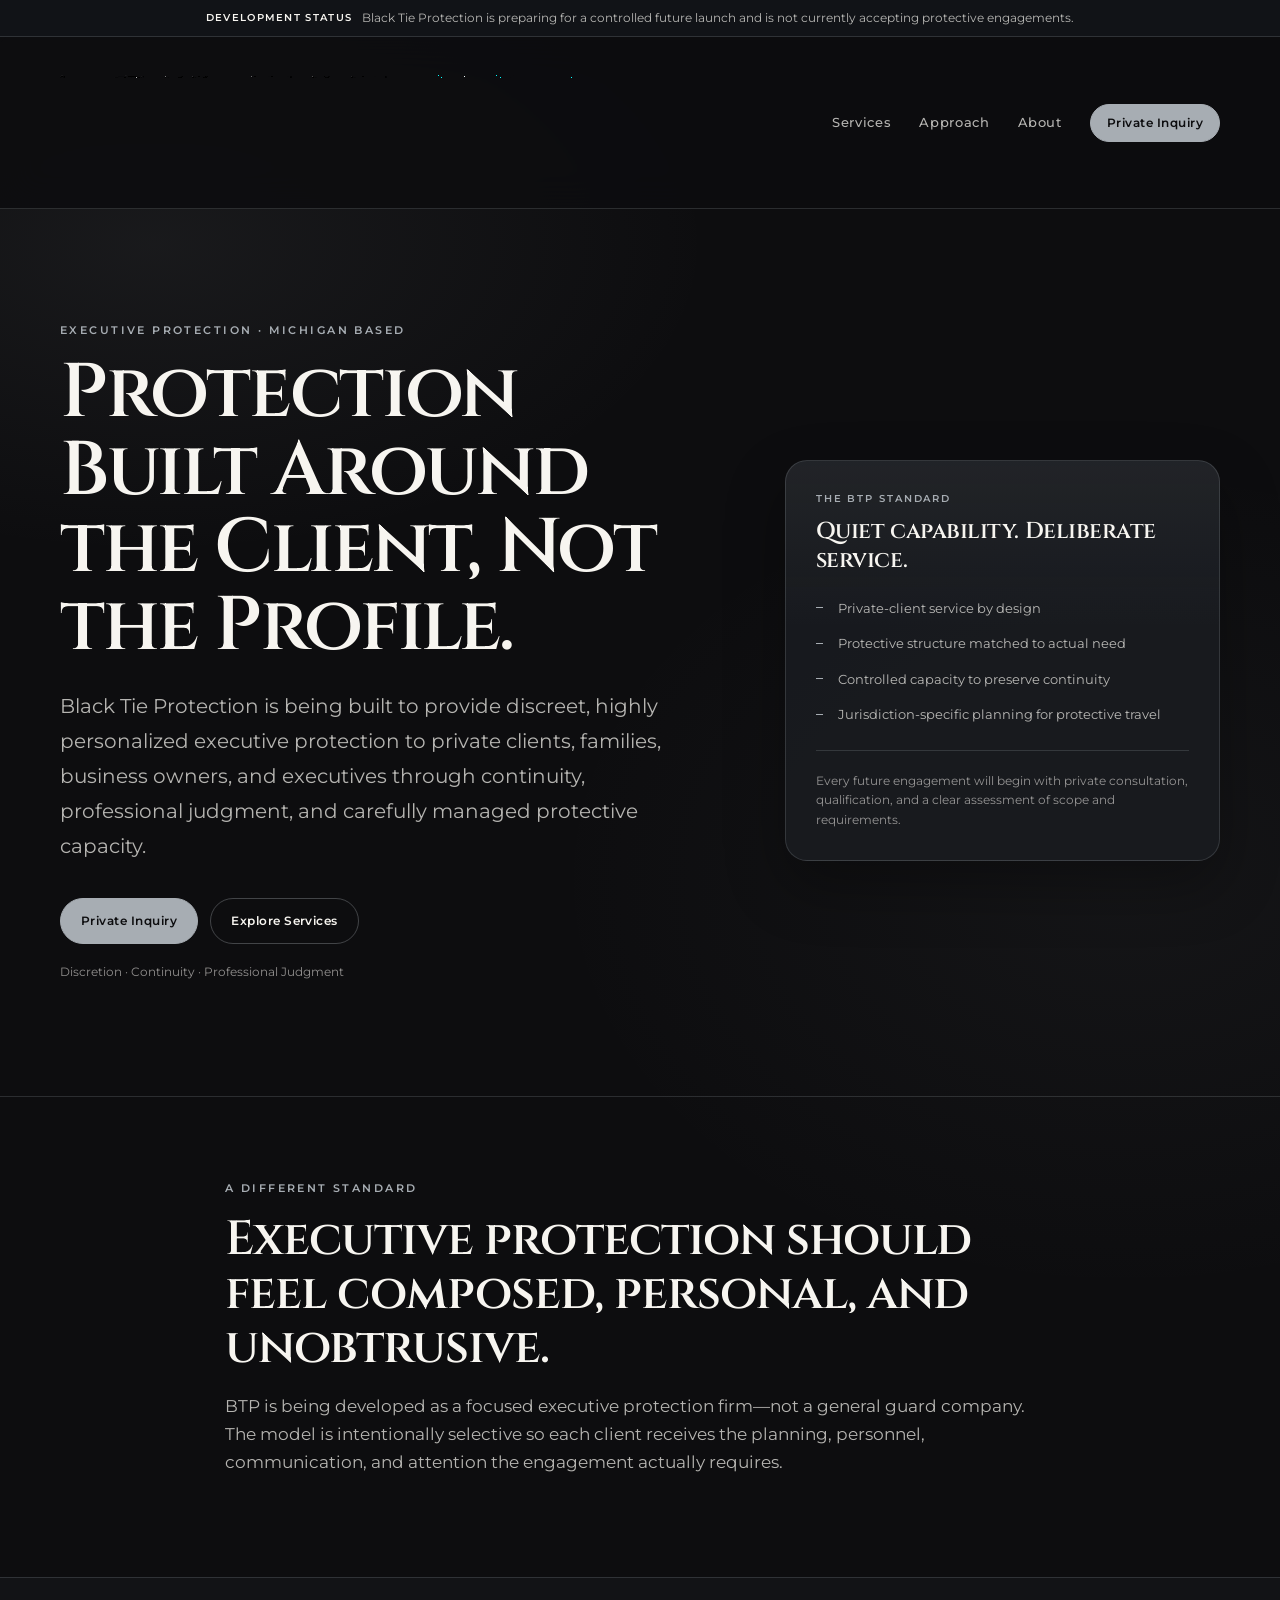
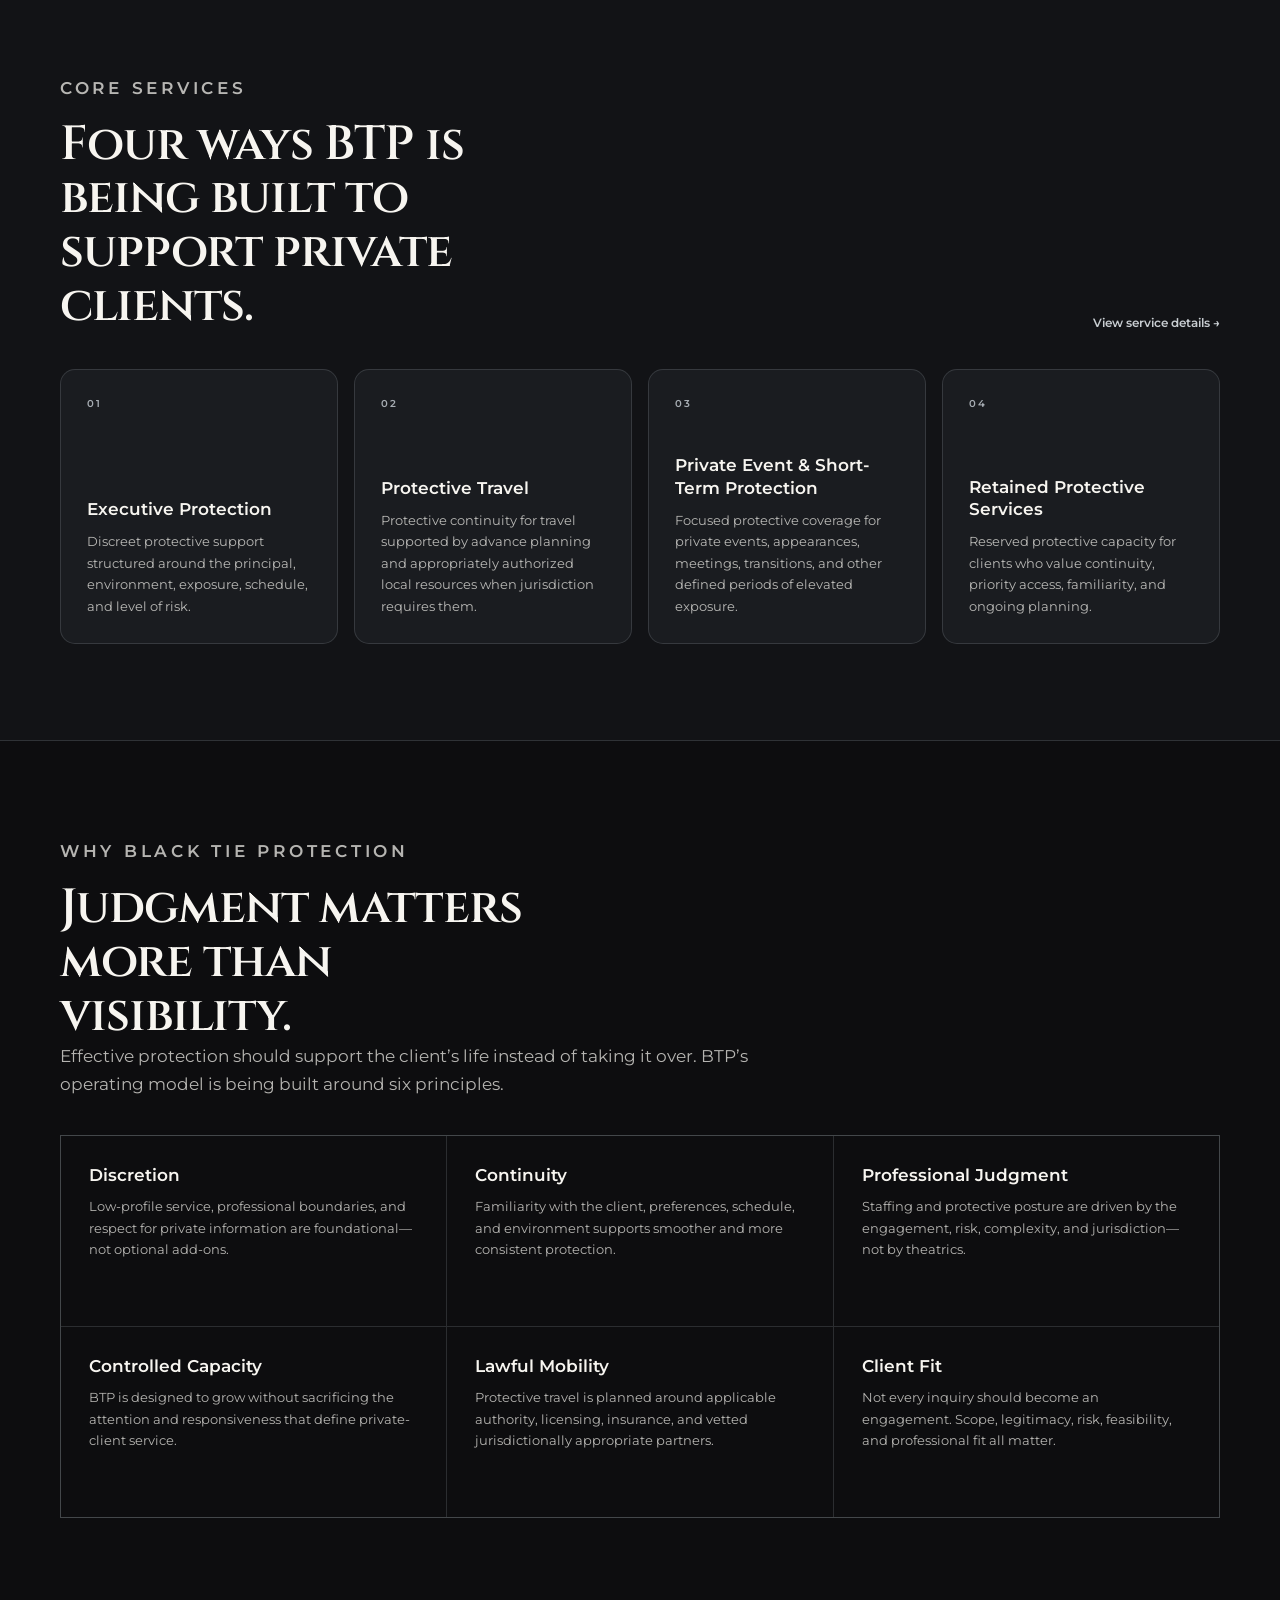
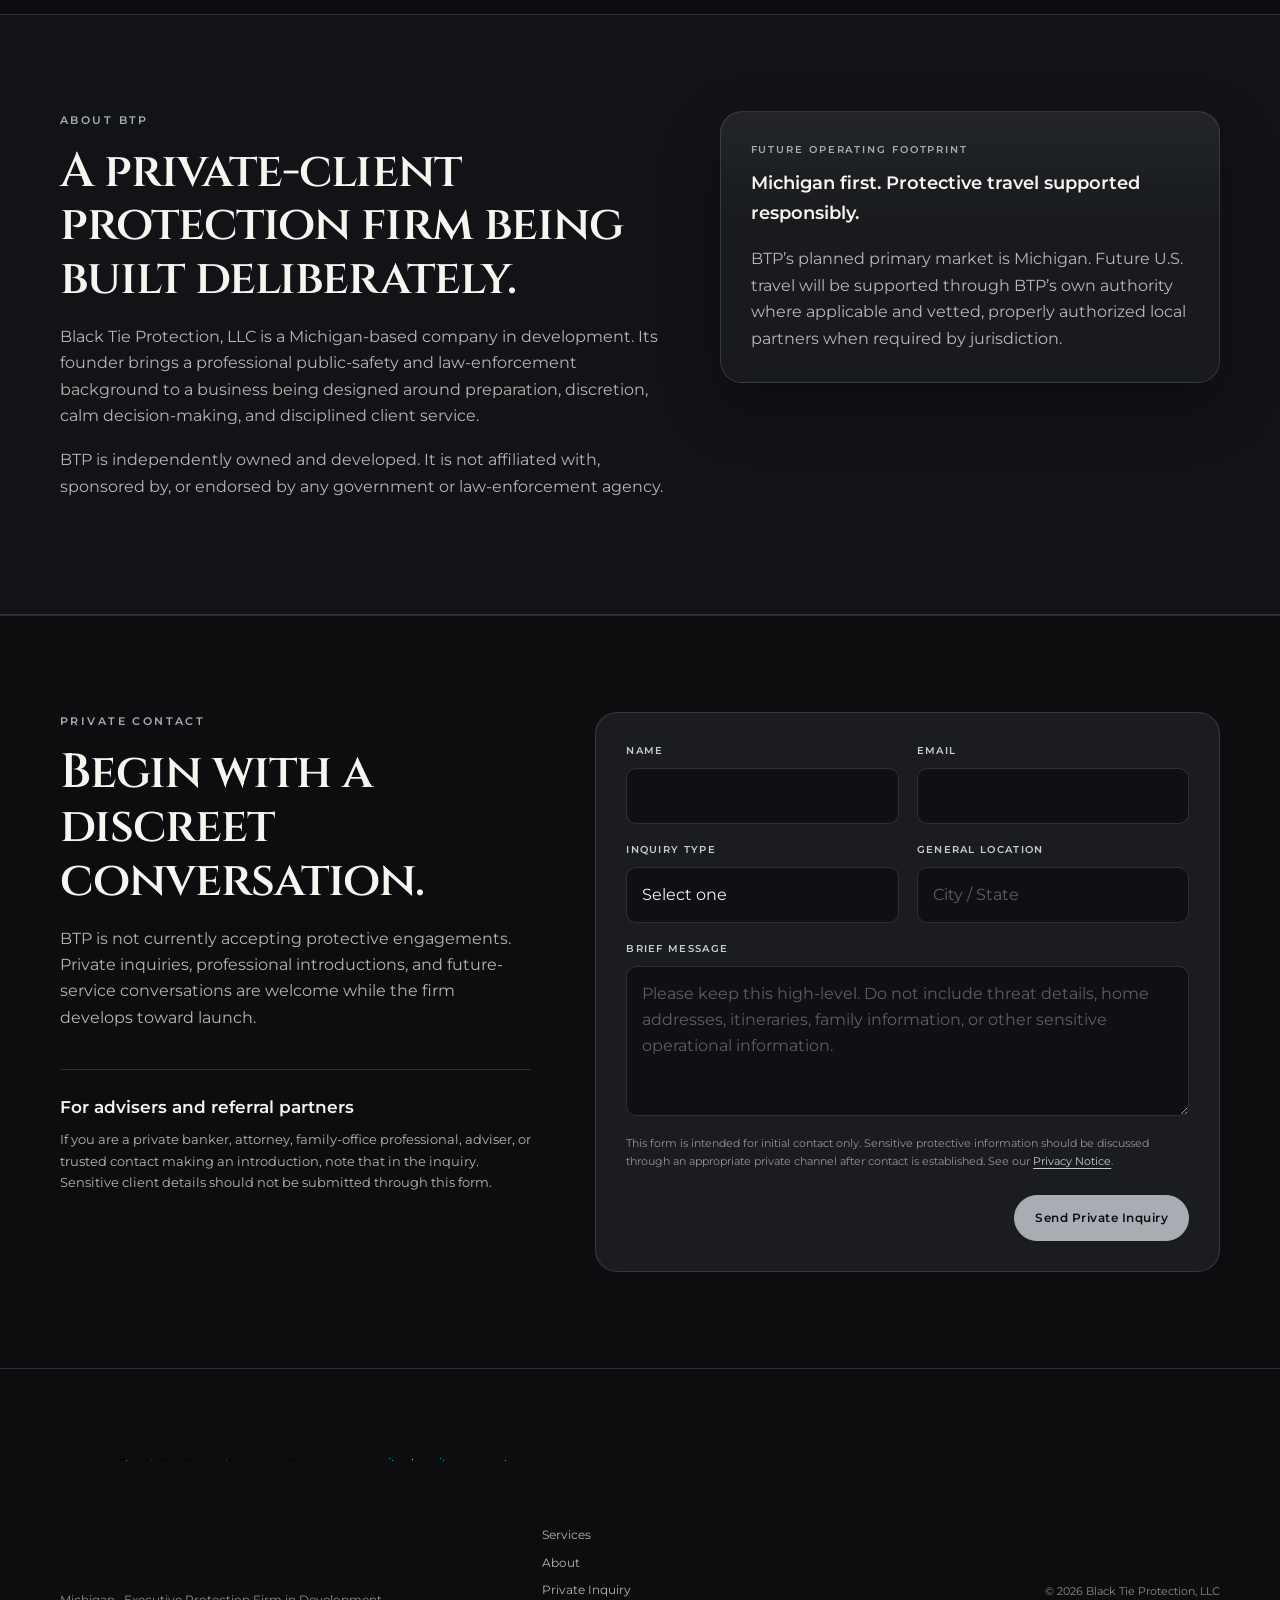
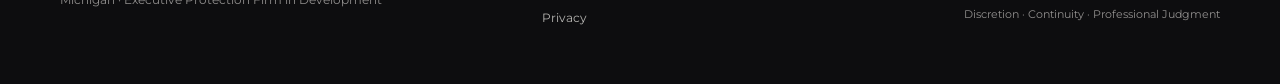
==== commit 6b55ddff: "BTP-014: integrate approved brand assets and inquiry flow" ====
--- a/index.html
+++ b/index.html
@@ -6,6 +6,7 @@
   <meta name="description" content="Black Tie Protection is a Michigan-based executive protection firm in development, built to provide discreet, personalized protective services to private clients, families, business owners, and executives." />
   <meta name="robots" content="index,follow" />
   <link rel="canonical" href="https://blacktieprotection.net/" />
+  <link rel="icon" href="assets/favicon.ico" sizes="any" />
   <meta property="og:title" content="Black Tie Protection | Executive Protection" />
   <meta property="og:description" content="Discreet, personalized executive protection built around continuity, professional judgment, and carefully managed protective capacity." />
   <meta property="og:type" content="website" />
@@ -28,9 +29,8 @@
 
   <header class="site-header">
     <div class="container nav">
-      <a class="brand" href="index.html" aria-label="Black Tie Protection home">
-        <span class="brand-primary">Black Tie</span>
-        <span class="brand-secondary">Protection</span>
+      <a class="brand brand--image" href="index.html" aria-label="Black Tie Protection home">
+        <img src="assets/btp-wordmark-white.png" alt="Black Tie Protection" />
       </a>
 
       <button class="menu-toggle" id="menu-toggle" aria-label="Open navigation" aria-controls="site-nav" aria-expanded="false" type="button">
@@ -203,6 +203,7 @@
 
         <form class="form" action="https://formspree.io/f/xdalbvqp" method="POST">
           <input type="hidden" name="_subject" value="Black Tie Protection — Private Website Inquiry" />
+          <input type="hidden" name="_next" value="https://blacktieprotection.net/thanks.html" />
           <div class="form-grid">
             <div class="field">
               <label for="name">Name</label>
@@ -249,7 +250,9 @@
   <footer class="footer">
     <div class="container footer-grid">
       <div>
-        <a class="footer-brand" href="index.html">Black Tie Protection</a>
+        <a class="footer-brand footer-brand--image" href="index.html" aria-label="Black Tie Protection home">
+          <img src="assets/btp-wordmark-white.png" alt="Black Tie Protection" />
+        </a>
         <p class="micro">Michigan · Executive Protection Firm in Development</p>
       </div>
       <div class="footer-links">
--- a/style.css
+++ b/style.css
@@ -1,577 +1,412 @@
 :root {
-  --bg: #0b0d10;
-  --panel: #11151b;
-  --muted: #0f1318;
-  --text: #eef2f7;
-  --subtext: rgba(238, 242, 247, 0.72);
-  --hairline: rgba(238, 242, 247, 0.12);
-  --accent: #d7c7a3; /* warm, quiet luxury */
-  --shadow: 0 18px 45px rgba(0, 0, 0, 0.45);
-  --radius: 18px;
+  --near-black: #0D0D0F;
+  --charcoal: #1A1C20;
+  --charcoal-soft: #202329;
+  --ivory: #F7F5F0;
+  --silver: #A7ADB3;
+  --silver-soft: #C8CDD1;
+  --text: #F7F5F0;
+  --subtext: rgba(247, 245, 240, 0.72);
+  --muted-text: rgba(247, 245, 240, 0.56);
+  --hairline: rgba(167, 173, 179, 0.20);
+  --hairline-strong: rgba(167, 173, 179, 0.34);
+  --panel: rgba(26, 28, 32, 0.88);
+  --panel-solid: #1A1C20;
+  --shadow: 0 24px 60px rgba(0, 0, 0, 0.32);
+  --radius-lg: 22px;
+  --radius-md: 15px;
+  --radius-sm: 10px;
+  --content: 1160px;
 }
 
 * { box-sizing: border-box; }
-html, body { height: 100%; }
-
+html { scroll-behavior: smooth; }
 body {
   margin: 0;
-  font-family: -apple-system, BlinkMacSystemFont, "Segoe UI", Roboto, Arial, sans-serif;
+  min-height: 100%;
+  font-family: "Montserrat", -apple-system, BlinkMacSystemFont, "Segoe UI", sans-serif;
   background:
-    radial-gradient(900px 500px at 15% 10%, rgba(215, 199, 163, 0.10), transparent 55%),
-    radial-gradient(800px 500px at 85% 25%, rgba(215, 199, 163, 0.06), transparent 60%),
-    var(--bg);
+    radial-gradient(900px 500px at 12% 5%, rgba(167, 173, 179, 0.08), transparent 62%),
+    radial-gradient(900px 650px at 88% 18%, rgba(167, 173, 179, 0.05), transparent 64%),
+    var(--near-black);
   color: var(--text);
-  line-height: 1.55;
-}
-
+  line-height: 1.65;
+  -webkit-font-smoothing: antialiased;
+}
+
+body::selection { background: rgba(167, 173, 179, 0.28); }
 a { color: inherit; text-decoration: none; }
-a:hover { opacity: 0.9; }
+a, button, input, textarea, select { font: inherit; }
+img, svg { max-width: 100%; display: block; }
+button { cursor: pointer; }
+
+.skip-link {
+  position: fixed;
+  left: 16px;
+  top: -100px;
+  z-index: 9999;
+  padding: 10px 14px;
+  background: var(--ivory);
+  color: var(--near-black);
+  border-radius: 8px;
+  transition: top 160ms ease;
+}
+.skip-link:focus { top: 16px; }
 
 .container {
-  width: min(1100px, calc(100% - 48px));
-  margin: 0 auto;
-}
-
-/* =========================
-   DESKTOP HEADER (original)
-========================= */
+  width: min(var(--content), calc(100% - 48px));
+  margin-inline: auto;
+}
+.narrow { max-width: 830px; }
+.center { text-align: center; }
+
+.status-bar {
+  border-bottom: 1px solid var(--hairline);
+  background: #111317;
+  color: var(--subtext);
+  font-size: 12px;
+}
+.status-bar__inner {
+  min-height: 36px;
+  display: flex;
+  align-items: center;
+  justify-content: center;
+  gap: 10px;
+  text-align: center;
+}
+.status-bar__label {
+  color: var(--ivory);
+  font-size: 10px;
+  font-weight: 600;
+  letter-spacing: 0.13em;
+  text-transform: uppercase;
+}
 
 .site-header {
   position: sticky;
   top: 0;
   z-index: 1000;
-  background: rgba(11, 13, 16, 0.7);
-  backdrop-filter: blur(10px);
-  -webkit-backdrop-filter: blur(10px);
+  background: rgba(13, 13, 15, 0.88);
+  backdrop-filter: blur(18px);
+  -webkit-backdrop-filter: blur(18px);
   border-bottom: 1px solid var(--hairline);
-  padding: 26px 40px;
-}
-
-.container.nav {
+}
+.nav {
+  min-height: 92px;
   display: flex;
   align-items: center;
   justify-content: space-between;
-}
-
-.nav {
-  height: 72px;
+  gap: 32px;
+}
+.brand {
+  display: inline-flex;
+  flex-direction: column;
+  align-items: flex-start;
+  line-height: 1;
+}
+.brand-primary {
+  font-family: "Cinzel", Georgia, serif;
+  font-size: 23px;
+  font-weight: 600;
+  letter-spacing: 0.16em;
+  text-transform: uppercase;
+  color: var(--ivory);
+}
+.brand-secondary {
+  margin-top: 7px;
+  font-size: 9px;
+  font-weight: 500;
+  letter-spacing: 0.47em;
+  text-transform: uppercase;
+  color: var(--silver);
+}
+.nav-links {
   display: flex;
   align-items: center;
-  justify-content: space-between;
-}
-
-.brand {
-  font-size: clamp(28px, 3vw, 40px);
+  gap: 28px;
+}
+.nav-links > a:not(.btn) {
+  color: var(--subtext);
+  font-size: 13px;
   font-weight: 500;
-  letter-spacing: 0.12em;
-  text-transform: uppercase;
-  color: #f3eee4;
-  line-height: 1;
-}
-
-.nav-links {
-  display: flex;
-  gap: 18px;
-  align-items: center;
-}
-
-.nav-links a {
-  font-size: 15px;
   letter-spacing: 0.05em;
-  color: #cfc8bb;
-  text-decoration: none;
-  transition: opacity 160ms ease;
-  will-change: opacity;
-}
-
-.nav-links a:hover { opacity: 0.7; }
-
-.nav-links a.btn { color: #0b0d10; }
-
-/* =========================
-   HERO / CARDS / LAYOUT
-========================= */
-
-.hero {
-  padding: 72px 0 52px;
-  border-bottom: 1px solid var(--hairline);
-}
-
-.hero-grid {
-  display: grid;
-  grid-template-columns: 1.2fr 0.8fr;
-  gap: 28px;
-  align-items: start;
-}
-
-.eyebrow {
-  font-size: 14px;
-  letter-spacing: 0.22em;
-  text-transform: uppercase;
-  font-weight: 500;
-  color: rgba(243, 238, 228, 0.85);
-  margin-bottom: 10px;
-}
-
-h1 {
-  font-size: clamp(36px, 4.2vw, 54px);
-  line-height: 1.05;
-  margin: 0 0 14px;
-  letter-spacing: -0.5px;
-}
-
-.lead {
-  color: var(--subtext);
-  font-size: 18px;
-  margin: 0 0 22px;
-  max-width: 58ch;
-}
-
-.cta-row {
-  display: flex;
-  gap: 12px;
-  align-items: center;
-  margin-bottom: 14px;
-}
+  transition: color 160ms ease;
+}
+.nav-links > a:not(.btn):hover,
+.nav-links > a[aria-current="page"] { color: var(--ivory); }
+.menu-toggle { display: none; }
 
 .btn {
+  min-height: 46px;
   display: inline-flex;
   align-items: center;
   justify-content: center;
-  height: 44px;
-  padding: 0 16px;
+  padding: 0 20px;
+  border: 1px solid var(--silver);
   border-radius: 999px;
-  background: var(--accent);
-  color: #0b0d10;
-  font-weight: 600;
-  font-size: 14px;
-  border: 1px solid rgba(0,0,0,0.15);
-}
-
+  background: var(--silver);
+  color: var(--near-black);
+  font-size: 12px;
+  font-weight: 600;
+  letter-spacing: 0.04em;
+  transition: transform 160ms ease, background 160ms ease, border-color 160ms ease;
+}
+.btn:hover { transform: translateY(-1px); background: var(--silver-soft); border-color: var(--silver-soft); }
 .btn--ghost {
   background: transparent;
-  color: var(--text);
+  color: var(--ivory);
+  border-color: var(--hairline-strong);
+}
+.btn--ghost:hover { background: rgba(167, 173, 179, 0.08); border-color: var(--silver); }
+.btn--sm { min-height: 38px; padding-inline: 16px; }
+
+.hero {
+  padding: 112px 0 96px;
+  border-bottom: 1px solid var(--hairline);
+}
+.hero--subpage { padding: 96px 0 82px; }
+.hero-grid {
+  display: grid;
+  grid-template-columns: minmax(0, 1.2fr) minmax(300px, 0.8fr);
+  gap: 72px;
+  align-items: center;
+}
+.hero-copy { max-width: 720px; }
+.eyebrow, .section-kicker {
+  margin: 0 0 16px;
+  color: var(--silver);
+  font-size: 11px;
+  font-weight: 600;
+  letter-spacing: 0.22em;
+  text-transform: uppercase;
+}
+h1, h2, h3, p { overflow-wrap: break-word; }
+h1 {
+  max-width: 13ch;
+  margin: 0 0 24px;
+  font-family: "Cinzel", Georgia, serif;
+  font-size: clamp(44px, 6.2vw, 76px);
+  font-weight: 600;
+  line-height: 1.02;
+  letter-spacing: -0.03em;
+}
+.hero--subpage h1 { max-width: 15ch; font-size: clamp(42px, 5.4vw, 68px); }
+h2 {
+  margin: 0 0 18px;
+  font-family: "Cinzel", Georgia, serif;
+  font-size: clamp(30px, 4vw, 48px);
+  font-weight: 600;
+  line-height: 1.12;
+  letter-spacing: -0.02em;
+}
+h3 { margin: 0 0 10px; font-size: 17px; font-weight: 600; line-height: 1.35; }
+p { margin: 0 0 18px; }
+.lead {
+  max-width: 64ch;
+  color: var(--subtext);
+  font-size: clamp(17px, 2vw, 20px);
+  line-height: 1.75;
+}
+.cta-row { display: flex; flex-wrap: wrap; gap: 12px; margin: 34px 0 18px; }
+.micro { color: var(--muted-text); font-size: 12px; }
+
+.hero-card, .panel {
+  background: linear-gradient(180deg, rgba(167,173,179,0.07), transparent 42%), var(--panel);
   border: 1px solid var(--hairline);
-}
-
-.btn--sm {
-  height: 36px;
-  padding: 0 12px;
-  font-size: 13px;
-}
-
-.micro {
-  color: rgba(238, 242, 247, 0.58);
-  font-size: 13px;
-  margin: 0;
-}
-
-/* “yellow box” / hero side card */
-.hero-card {
-  background: linear-gradient(180deg, rgba(215,199,163,0.10), transparent 50%), var(--panel);
-  border: 1px solid var(--hairline);
-  border-radius: var(--radius);
-  padding: 18px 18px 16px;
+  border-radius: var(--radius-lg);
   box-shadow: var(--shadow);
 }
-
-.hero-card__label {
-  color: var(--subtext);
-  font-size: 12px;
-  margin: 0 0 6px;
-  letter-spacing: 1px;
+.hero-card { padding: 30px; }
+.hero-card__label, .panel-title {
+  margin: 0 0 11px;
+  color: var(--silver);
+  font-size: 10px;
+  font-weight: 600;
+  letter-spacing: 0.19em;
   text-transform: uppercase;
 }
-
-.hero-card__title {
-  margin: 0 0 12px;
-  font-size: 18px;
-  font-weight: 650;
-}
-
-.checklist {
-  list-style: none;
-  padding: 0;
-  margin: 0 0 14px;
-  display: grid;
-  gap: 10px;
-}
-
-.checklist li {
-  position: relative;
-  padding-left: 22px;
-  color: var(--subtext);
-  font-size: 14px;
-}
-
-.checklist li::before {
-  content: "•";
-  position: absolute;
-  left: 0;
-  color: var(--accent);
-}
-
-.hero-card__note {
-  margin: 0;
-  color: rgba(238, 242, 247, 0.60);
-  font-size: 13px;
-  border-top: 1px solid var(--hairline);
-  padding-top: 12px;
-}
-
-.section {
-  padding: 56px 0;
-}
-
+.hero-card__title { margin: 0 0 22px; font-size: 23px; line-height: 1.25; }
+.checklist { list-style: none; padding: 0; margin: 0; display: grid; gap: 14px; }
+.checklist li { position: relative; padding-left: 22px; color: var(--subtext); font-size: 13px; }
+.checklist li::before { content: ""; position: absolute; left: 0; top: 0.72em; width: 7px; height: 1px; background: var(--silver); }
+.hero-card__note { margin: 24px 0 0; padding-top: 20px; border-top: 1px solid var(--hairline); color: var(--muted-text); font-size: 12px; }
+
+.section { padding: 96px 0; }
 .section--muted {
-  background: linear-gradient(180deg, transparent, rgba(255,255,255,0.02), transparent);
+  background: rgba(26, 28, 32, 0.46);
   border-top: 1px solid var(--hairline);
   border-bottom: 1px solid var(--hairline);
 }
-
-.section-head h2 {
-  margin: 0 0 8px;
-  font-size: 26px;
-}
-
-.section-head p {
-  margin: 0 0 22px;
-  color: var(--subtext);
-  max-width: 70ch;
-}
-
-/* service cards grid */
-.cards {
-  display: grid;
-  grid-template-columns: repeat(3, 1fr);
-  gap: 14px;
-}
-
-.card-cta { margin-top: 14px; }
-
+.intro-section { padding-block: 82px; }
+.section-lead, .section-head p { color: var(--subtext); font-size: 17px; }
+.section-head {
+  display: flex;
+  align-items: end;
+  justify-content: space-between;
+  gap: 32px;
+  margin-bottom: 36px;
+}
+.section-head h2 { max-width: 17ch; margin-bottom: 0; }
+.section-head--stacked { display: block; max-width: 760px; }
+.section-head--stacked h2 { max-width: 16ch; }
+.text-link { color: var(--silver-soft); font-size: 12px; font-weight: 600; white-space: nowrap; }
+
+.cards { display: grid; gap: 16px; }
+.cards--four { grid-template-columns: repeat(4, minmax(0, 1fr)); }
 .card {
-  background: var(--panel);
-  border: 1px solid var(--hairline);
-  border-radius: var(--radius);
-  padding: 18px;
-}
-
-.card h3 {
-  margin: 0 0 10px;
-  font-size: 16px;
-}
-
-.card p {
-  margin: 0;
-  color: var(--subtext);
-  font-size: 14px;
-}
-
-/* if you used .service-card */
-.service-card{
-  transition: transform 180ms ease, border-color 180ms ease;
-}
-.service-card:hover{
-  transform: translateY(-2px);
-  border-color: rgba(243, 238, 228, 0.28);
-}
-
-.split {
-  display: grid;
-  grid-template-columns: 1.1fr 0.9fr;
-  gap: 18px;
-  align-items: start;
-}
-
-.panel {
-  background: var(--panel);
-  border: 1px solid var(--hairline);
-  border-radius: var(--radius);
-  padding: 18px;
-}
-
-.panel-title {
-  margin: 0 0 10px;
-  color: var(--accent);
-  letter-spacing: 1px;
-  text-transform: uppercase;
-  font-size: 12px;
-}
-
-.bullets {
-  margin: 0;
-  padding-left: 18px;
-  color: var(--subtext);
-}
-
-/* =========================
-   CONTACT (your custom block)
-========================= */
-
-#contact {
-  padding: 96px 0;
-}
-
-#contact .container {
-  max-width: 980px;
-  margin: 0 auto;
-  padding: 0 24px;
-}
-
-#contact h2 {
-  font-size: 32px;
-  margin-bottom: 8px;
-}
-
-#contact p {
-  color: rgba(243, 238, 228, 0.75);
-  margin-bottom: 28px;
-}
-
-#contact form {
-  padding: 28px;
-  border-radius: 18px;
-  border: 1px solid rgba(243, 238, 228, 0.18);
-  background: rgba(255, 255, 255, 0.03);
-  backdrop-filter: blur(8px);
-  -webkit-backdrop-filter: blur(8px);
+  min-height: 250px;
   display: flex;
   flex-direction: column;
-  gap: 18px;
-}
-
-#contact label {
-  font-size: 12px;
-  letter-spacing: 0.08em;
-  text-transform: uppercase;
-  color: rgba(243, 238, 228, 0.7);
-}
-
-#contact input,
-#contact textarea {
+  padding: 26px;
+  background: var(--panel-solid);
+  border: 1px solid var(--hairline);
+  border-radius: var(--radius-md);
+}
+.card-number { margin-bottom: auto; color: var(--silver); font-size: 10px; font-weight: 600; letter-spacing: 0.18em; }
+.card h3 { margin-top: 42px; color: var(--ivory); }
+.card p { margin-bottom: 0; color: var(--subtext); font-size: 13px; }
+
+.principles-grid { display: grid; grid-template-columns: repeat(3, 1fr); gap: 1px; border: 1px solid var(--hairline); background: var(--hairline); }
+.principle { min-height: 190px; padding: 28px; background: var(--near-black); }
+.principle p { color: var(--subtext); font-size: 13px; margin-bottom: 0; }
+
+.split { display: grid; grid-template-columns: 1.1fr 0.9fr; gap: 48px; align-items: start; }
+.split--wide > div > p:not(.section-kicker) { color: var(--subtext); }
+.panel { padding: 30px; }
+.panel-strong { color: var(--ivory); font-size: 18px; font-weight: 600; }
+.panel p:last-child { color: var(--subtext); margin-bottom: 0; }
+
+.service-detail-list { display: grid; gap: 0; }
+.service-detail { display: grid; grid-template-columns: 90px 1fr; gap: 30px; padding: 62px 0; border-bottom: 1px solid var(--hairline); }
+.service-detail:first-child { padding-top: 0; }
+.service-detail:last-child { border-bottom: 0; padding-bottom: 0; }
+.service-detail__number { color: var(--silver); font-size: 11px; font-weight: 600; letter-spacing: 0.18em; padding-top: 4px; }
+.service-detail__body { max-width: 820px; }
+.service-detail__body h2 { max-width: 18ch; font-size: clamp(30px, 4vw, 46px); }
+.service-detail__body > p:not(.section-kicker) { color: var(--subtext); }
+.service-points { display: grid; grid-template-columns: repeat(2, minmax(0, 1fr)); gap: 10px 24px; list-style: none; padding: 22px 0 0; margin: 28px 0 0; border-top: 1px solid var(--hairline); }
+.service-points li { position: relative; padding-left: 16px; color: var(--silver-soft); font-size: 12px; }
+.service-points li::before { content: ""; position: absolute; left: 0; top: 0.65em; width: 5px; height: 1px; background: var(--silver); }
+.consultation-section { border-top: 1px solid var(--hairline); }
+.consultation-section p:not(.section-kicker) { color: var(--subtext); }
+.consultation-section .btn { margin-top: 18px; }
+
+.contact-section { border-top: 1px solid var(--hairline); }
+.contact-layout { display: grid; grid-template-columns: 0.86fr 1.14fr; gap: 64px; align-items: start; }
+.contact-copy > p:not(.section-kicker) { color: var(--subtext); }
+.referral-note { margin-top: 38px; padding-top: 26px; border-top: 1px solid var(--hairline); }
+.referral-note p { color: var(--subtext); font-size: 13px; margin-bottom: 0; }
+.form {
+  padding: 30px;
+  background: var(--panel-solid);
+  border: 1px solid var(--hairline);
+  border-radius: var(--radius-lg);
+}
+.form-grid { display: grid; grid-template-columns: 1fr 1fr; gap: 18px; }
+.field { display: flex; flex-direction: column; gap: 8px; }
+.field--full { grid-column: 1 / -1; }
+.field label { color: var(--silver-soft); font-size: 10px; font-weight: 600; letter-spacing: 0.13em; text-transform: uppercase; }
+.field input, .field textarea, .field select {
   width: 100%;
-  padding: 14px 16px;
-  border-radius: 12px;
-  border: 1px solid rgba(243, 238, 228, 0.18);
-  background: rgba(0, 0, 0, 0.25);
-  color: #f3eee4;
-  font-size: 16px;
-}
-
-#contact textarea {
-  min-height: 150px;
-  resize: vertical;
-}
-
-#contact input:focus,
-#contact textarea:focus {
+  border: 1px solid var(--hairline);
+  border-radius: var(--radius-sm);
+  background: rgba(13, 13, 15, 0.75);
+  color: var(--ivory);
+  padding: 14px 15px;
   outline: none;
-  border-color: rgba(243, 238, 228, 0.45);
-}
-
-#contact button,
-#contact input[type="submit"] {
-  margin-top: 8px;
-  align-self: flex-start;
-}
-
-/* Contact form grid helpers (if used) */
-#contact .form-grid{
-  display: grid;
-  grid-template-columns: 1fr;
-  gap: 16px;
-}
-
-#contact .field{
-  display: flex;
-  flex-direction: column;
-  gap: 8px;
-}
-
-#contact .field--full{
-  grid-column: 1 / -1;
-}
-
-@media (min-width: 760px){
-  #contact .form-grid{
-    grid-template-columns: 1fr 1fr;
+  transition: border-color 160ms ease, box-shadow 160ms ease;
+}
+.field textarea { min-height: 150px; resize: vertical; }
+.field select { appearance: none; }
+.field input:focus, .field textarea:focus, .field select:focus { border-color: var(--silver); box-shadow: 0 0 0 3px rgba(167,173,179,0.10); }
+.field input::placeholder, .field textarea::placeholder { color: rgba(247,245,240,0.34); }
+.form-privacy { margin: 18px 0 0; color: var(--muted-text); font-size: 11px; line-height: 1.7; }
+.form-privacy a { color: var(--silver-soft); text-decoration: underline; text-underline-offset: 3px; }
+.form-actions { display: flex; justify-content: flex-end; margin-top: 24px; }
+
+.footer { padding: 56px 0; border-top: 1px solid var(--hairline); }
+.footer-grid { display: grid; grid-template-columns: 1.25fr 0.8fr 1fr; gap: 36px; align-items: end; }
+.footer-brand { display: inline-block; margin-bottom: 8px; font-family: "Cinzel", Georgia, serif; font-size: 17px; letter-spacing: 0.12em; text-transform: uppercase; }
+.footer-links { display: grid; gap: 8px; }
+.footer-links a { color: var(--subtext); font-size: 12px; }
+.footer-meta { text-align: right; color: var(--muted-text); font-size: 11px; }
+.footer-meta p { margin: 0 0 5px; }
+
+.privacy-page { max-width: 820px; }
+.privacy-page h2 { margin-top: 54px; font-size: 28px; }
+.privacy-page h3 { margin-top: 32px; }
+.privacy-page p, .privacy-page li { color: var(--subtext); }
+.privacy-page a { color: var(--silver-soft); text-decoration: underline; text-underline-offset: 3px; }
+
+@media (max-width: 980px) {
+  .hero-grid, .contact-layout { grid-template-columns: 1fr; }
+  .hero-grid { gap: 48px; }
+  .cards--four { grid-template-columns: repeat(2, 1fr); }
+  .principles-grid { grid-template-columns: repeat(2, 1fr); }
+  .contact-copy { max-width: 760px; }
+  .footer-grid { grid-template-columns: 1fr 1fr; }
+  .footer-meta { text-align: left; grid-column: 1 / -1; }
+}
+
+@media (max-width: 760px) {
+  .container { width: min(100% - 32px, var(--content)); }
+  .status-bar__inner { padding: 8px 0; flex-direction: column; gap: 2px; line-height: 1.4; }
+  .nav { min-height: 78px; }
+  .brand-primary { font-size: 18px; }
+  .brand-secondary { font-size: 8px; }
+  .menu-toggle {
+    width: 44px;
+    height: 44px;
+    display: inline-flex;
+    flex-direction: column;
+    justify-content: center;
+    align-items: center;
+    gap: 5px;
+    border: 1px solid var(--hairline);
+    border-radius: 50%;
+    background: transparent;
   }
-}
-
-#contact .form-actions{
-  margin-top: 16px;
-  display: flex;
-  justify-content: flex-end;
-}
-
-/* Services hero headline polish (kept) */
-.hero h1{
-  font-size: clamp(44px, 5vw, 64px);
-  line-height: 1.02;
-  letter-spacing: -0.02em;
-  font-weight: 600;
-  max-width: 18ch;
-  margin: 12px 0 14px;
-}
-
-.hero .eyebrow{
-  letter-spacing: 0.18em;
-  text-transform: uppercase;
-  font-size: 12px;
-  opacity: 0.85;
-}
-
-/* Kill bottom divider on final section */
-.section:last-of-type { border-bottom: none; }
-
-/* =========================
-   FOOTER (premium, no band)
-========================= */
-
-.footer{
-  position: relative;
-  padding: 44px 0 56px;
-  background: transparent;
-}
-
-/* Fade sits BEHIND footer content */
-.footer::before{
-  content:"";
-  position:absolute;
-  left:0;
-  right:0;
-  top:-140px;
-  height:140px;
-  pointer-events:none;
-  background: linear-gradient(
-    to bottom,
-    rgba(11, 13, 16, 0),
-    rgba(11, 13, 16, 0.55),
-    rgba(11, 13, 16, 0.92)
-  );
-  z-index:0;
-}
-
-.footer .container,
-.footer-row{
-  position: relative;
-  z-index: 1;
-}
-
-/* remove the hard line */
-.footer-row {
-  display: flex;
-  justify-content: space-between;
-  gap: 14px;
-  border-top: none;
-  padding-top: 18px;
-}
-
-/* =========================
-   MOBILE (hamburger)
-========================= */
-
-.mobile-header,
-.mobile-menu {
-  display: none;
-}
-
-@media (max-width: 880px) {
-  .hero-grid, .split { grid-template-columns: 1fr; }
-  .cards { grid-template-columns: 1fr; }
-  .form-row { grid-template-columns: 1fr; }
-
-  /* Hide desktop header/nav on mobile */
-  .site-header { display: none !important; }
-
-  /* Show mobile header + menu */
-  .mobile-header,
-  .mobile-menu {
-    display: block;
-  }
-
-  .mobile-header {
-    position: sticky;
-    top: 0;
-    z-index: 2000;
-    background: rgba(11, 13, 16, 0.92);
-    backdrop-filter: blur(14px);
-    -webkit-backdrop-filter: blur(14px);
+  .menu-toggle span { width: 17px; height: 1px; background: var(--ivory); transition: transform 180ms ease, opacity 180ms ease; }
+  .menu-toggle.is-open span:nth-child(1) { transform: translateY(6px) rotate(45deg); }
+  .menu-toggle.is-open span:nth-child(2) { opacity: 0; }
+  .menu-toggle.is-open span:nth-child(3) { transform: translateY(-6px) rotate(-45deg); }
+  .nav-links {
+    position: absolute;
+    top: 100%;
+    left: 0;
+    right: 0;
+    display: none;
+    flex-direction: column;
+    align-items: stretch;
+    gap: 0;
+    padding: 10px 16px 18px;
+    background: rgba(13,13,15,0.98);
     border-bottom: 1px solid var(--hairline);
   }
-
-  .mobile-header__container {
-    height: 86px;
-    width: min(1100px, calc(100% - 40px));
-    margin: 0 auto;
-    display: flex;
-    align-items: center;
-    justify-content: space-between;
-  }
-
-  .mobile-logo {
-    font-size: 16px;
-    letter-spacing: 0.12em;
-    text-transform: uppercase;
-    color: rgba(243, 238, 228, 0.92);
-    line-height: 1.1;
-  }
-
-  .mobile-menu-toggle {
-    width: 56px;
-    height: 56px;
-    border-radius: 999px;
-    border: 1px solid var(--hairline);
-    background: rgba(255,255,255,0.05);
-    color: var(--text);
-    display: inline-flex;
-    align-items: center;
-    justify-content: center;
-    cursor: pointer;
-    font-size: 22px;
-  }
-
-  .mobile-menu {
-    position: sticky;
-    top: 86px;
-    z-index: 1900;
-    background: rgba(17, 21, 27, 0.96);
-    border-bottom: 1px solid var(--hairline);
-    padding: 10px 0 14px;
-
-    max-height: 0;
-    overflow: hidden;
-    opacity: 0;
-    transform: translateY(-6px);
-    transition: max-height 240ms ease, opacity 200ms ease, transform 200ms ease;
-  }
-
-  .mobile-menu a {
-    display: block;
-    width: min(1100px, calc(100% - 48px));
-    margin: 0 auto;
-    padding: 12px 0;
-    color: var(--subtext);
-    font-size: 15px;
-    border-top: 1px solid rgba(238, 242, 247, 0.08);
-  }
-
-  .mobile-menu a:first-child { border-top: none; }
-
-  .mobile-menu__cta {
-    margin-top: 10px;
-    border-top: none !important;
-    background: var(--accent);
-    color: #0b0d10 !important;
-    border-radius: 999px;
-    padding: 12px 14px !important;
-    text-align: center;
-    font-weight: 650;
-  }
-
-  .mobile-menu.is-open {
-    max-height: 520px;
-    opacity: 1;
-    transform: translateY(0);
-  }
-}+  .nav-links.is-open { display: flex; }
+  .nav-links > a:not(.btn) { padding: 14px 4px; border-bottom: 1px solid var(--hairline); }
+  .nav-links .btn { margin-top: 14px; }
+  .hero { padding: 78px 0 70px; }
+  .hero--subpage { padding: 70px 0 62px; }
+  h1 { font-size: clamp(40px, 13vw, 58px); }
+  .hero-card { padding: 24px; }
+  .section { padding: 72px 0; }
+  .intro-section { padding-block: 62px; }
+  .section-head { display: block; }
+  .section-head .text-link { display: inline-block; margin-top: 16px; }
+  .cards--four, .principles-grid, .split, .form-grid, .footer-grid { grid-template-columns: 1fr; }
+  .card { min-height: 220px; }
+  .principle { min-height: auto; }
+  .service-detail { grid-template-columns: 1fr; gap: 14px; padding: 48px 0; }
+  .service-points { grid-template-columns: 1fr; }
+  .form { padding: 22px; }
+  .form-actions { justify-content: stretch; }
+  .form-actions .btn { width: 100%; }
+  .footer-grid { align-items: start; }
+  .footer-meta { grid-column: auto; }
+}
+
+@media (prefers-reduced-motion: reduce) {
+  html { scroll-behavior: auto; }
+  *, *::before, *::after { transition-duration: 0.01ms !important; animation-duration: 0.01ms !important; animation-iteration-count: 1 !important; }
+}
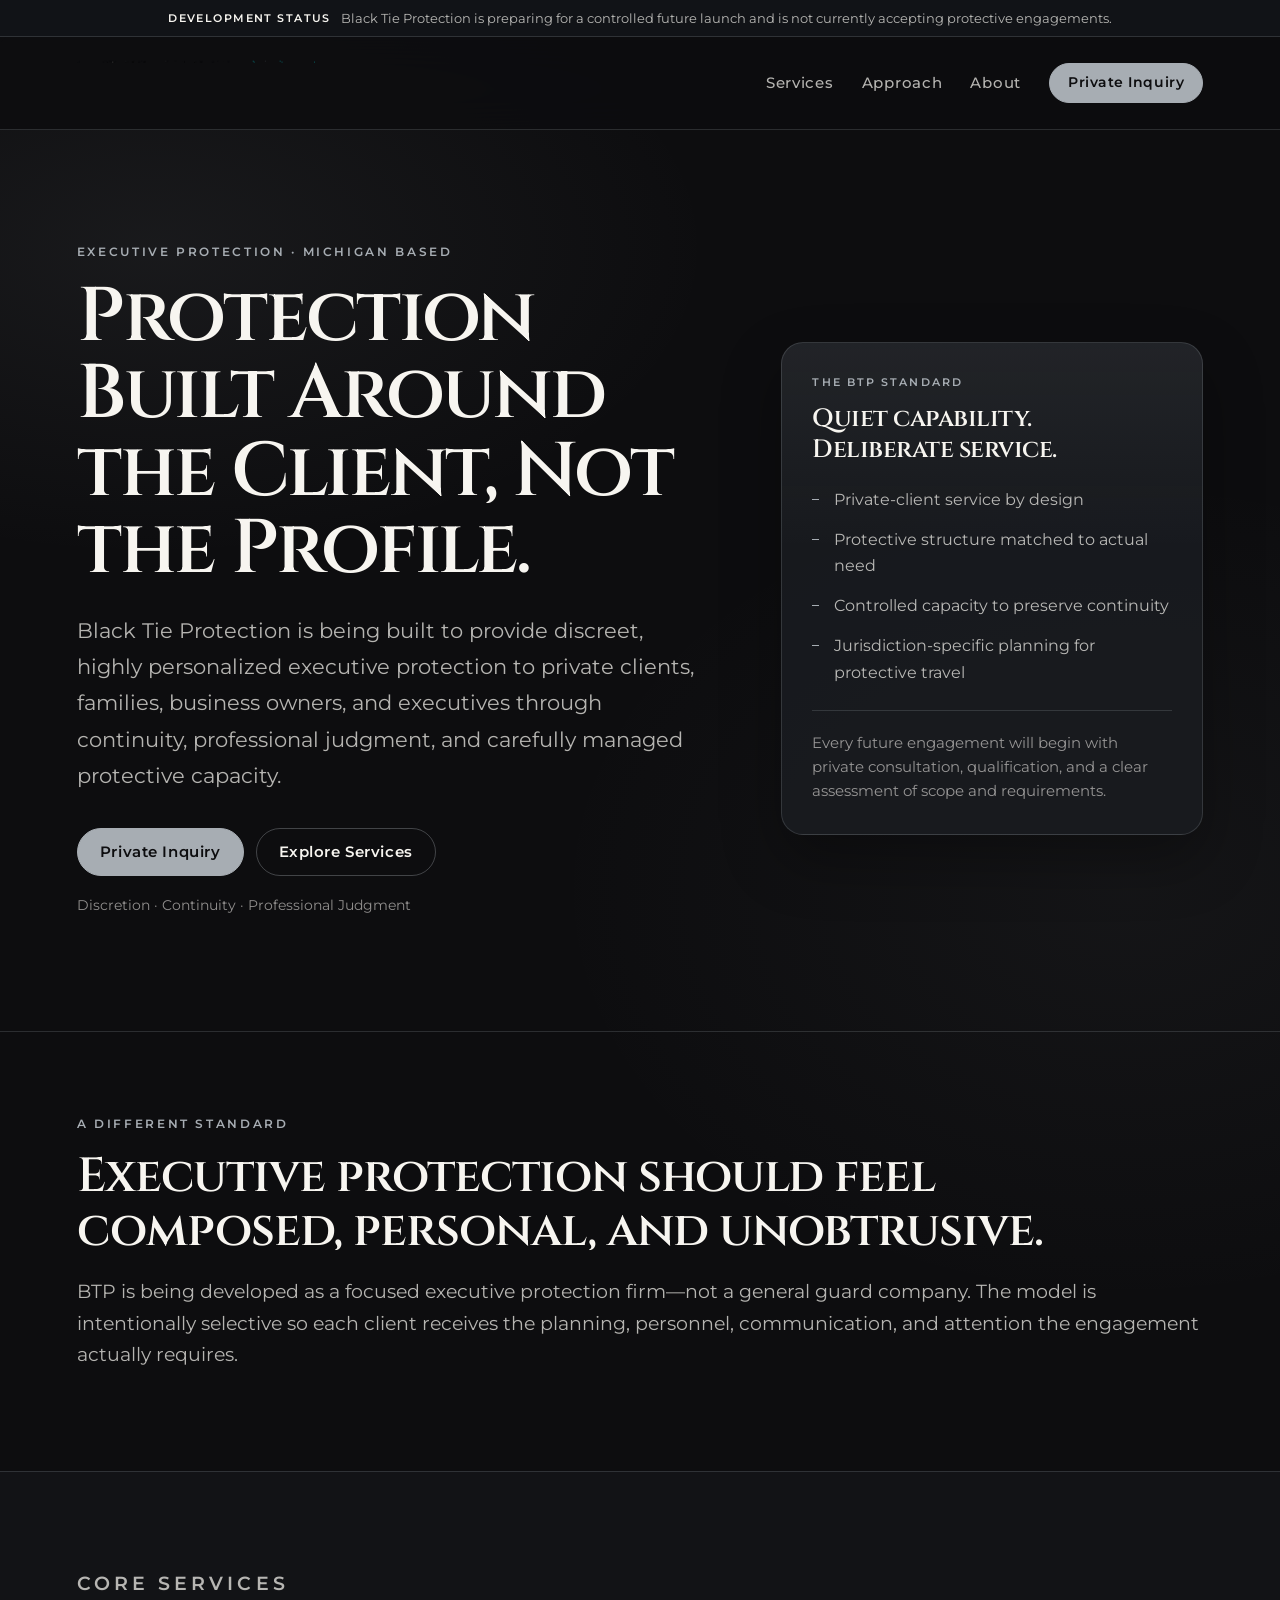
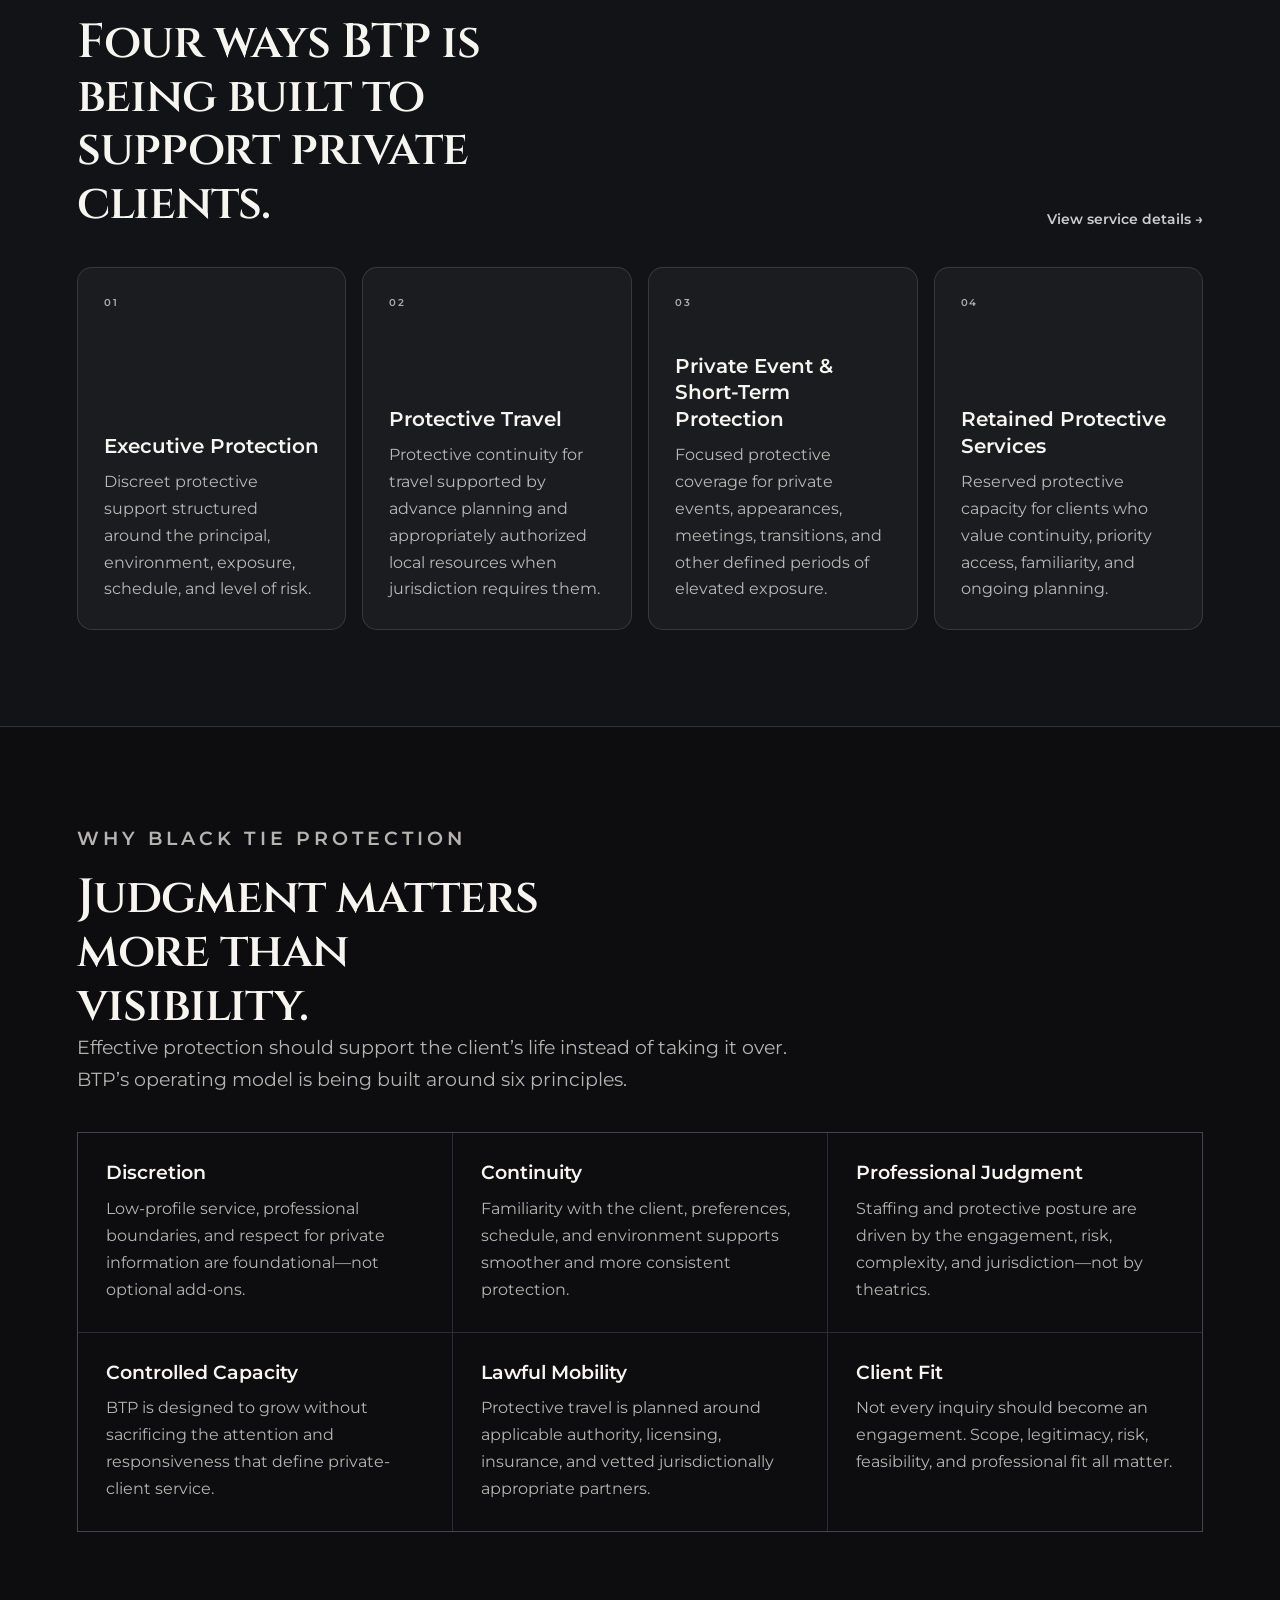
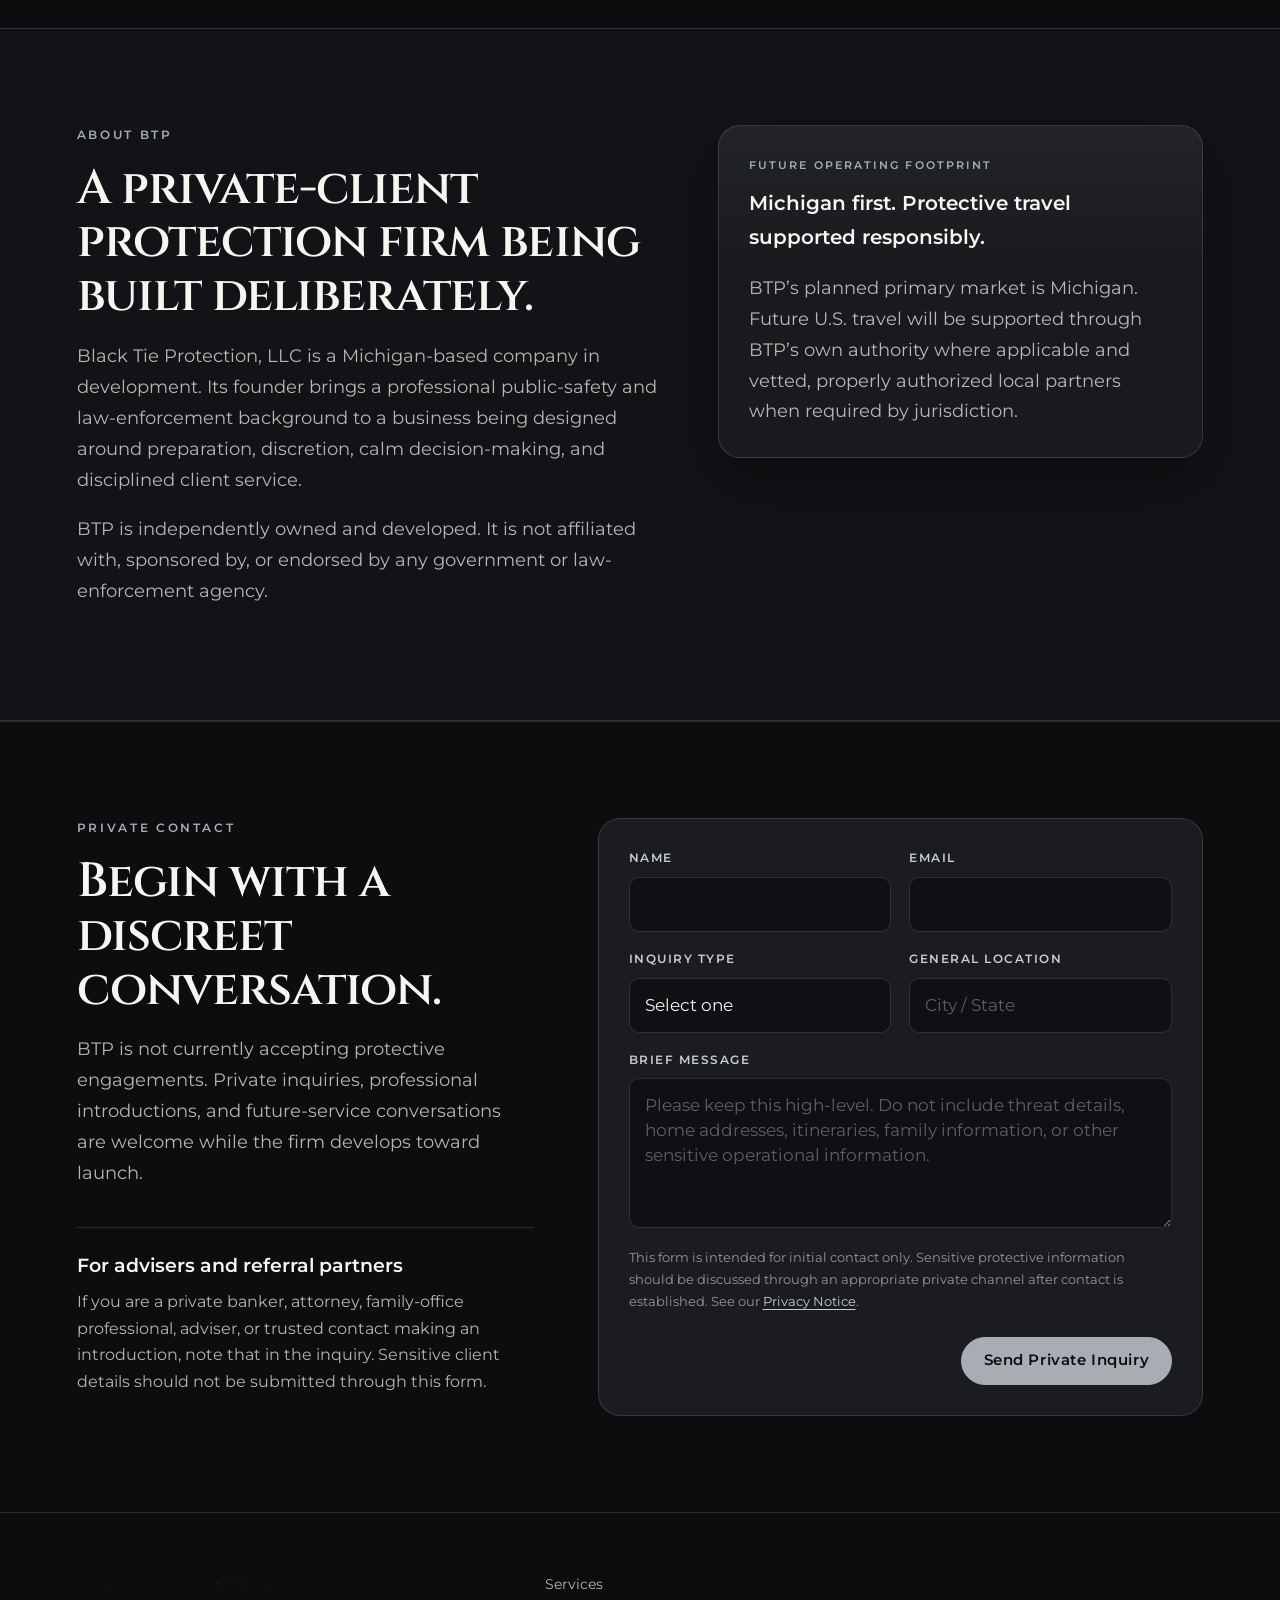
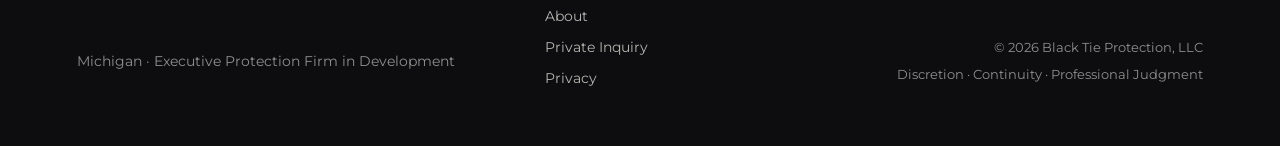
==== commit ab93cdc5: "BTP-014: apply owner review readability refinements" ====
--- a/index.html
+++ b/index.html
@@ -16,6 +16,7 @@
   <link rel="preconnect" href="https://fonts.gstatic.com" crossorigin />
   <link href="https://fonts.googleapis.com/css2?family=Cinzel:wght@600&family=Montserrat:wght@400;500;600&display=swap" rel="stylesheet" />
   <link rel="stylesheet" href="style.css" />
+  <link rel="stylesheet" href="readability.css" />
 </head>
 <body>
   <a class="skip-link" href="#main-content">Skip to content</a>
--- a/style.css
+++ b/style.css
@@ -39,6 +39,14 @@
 a, button, input, textarea, select { font: inherit; }
 img, svg { max-width: 100%; display: block; }
 button { cursor: pointer; }
+a:focus-visible,
+button:focus-visible,
+input:focus-visible,
+textarea:focus-visible,
+select:focus-visible {
+  outline: 2px solid var(--silver);
+  outline-offset: 4px;
+}
 
 .skip-link {
   position: fixed;
@@ -104,6 +112,11 @@
   align-items: flex-start;
   line-height: 1;
 }
+.brand--image {
+  width: 238px;
+  flex: 0 0 auto;
+}
+.brand--image img { width: 100%; height: auto; }
 .brand-primary {
   font-family: "Cinzel", Georgia, serif;
   font-size: 23px;
@@ -318,6 +331,7 @@
 }
 .field textarea { min-height: 150px; resize: vertical; }
 .field select { appearance: none; }
+.field select option { background: var(--near-black); color: var(--ivory); }
 .field input:focus, .field textarea:focus, .field select:focus { border-color: var(--silver); box-shadow: 0 0 0 3px rgba(167,173,179,0.10); }
 .field input::placeholder, .field textarea::placeholder { color: rgba(247,245,240,0.34); }
 .form-privacy { margin: 18px 0 0; color: var(--muted-text); font-size: 11px; line-height: 1.7; }
@@ -327,6 +341,8 @@
 .footer { padding: 56px 0; border-top: 1px solid var(--hairline); }
 .footer-grid { display: grid; grid-template-columns: 1.25fr 0.8fr 1fr; gap: 36px; align-items: end; }
 .footer-brand { display: inline-block; margin-bottom: 8px; font-family: "Cinzel", Georgia, serif; font-size: 17px; letter-spacing: 0.12em; text-transform: uppercase; }
+.footer-brand--image { width: 190px; }
+.footer-brand--image img { width: 100%; height: auto; }
 .footer-links { display: grid; gap: 8px; }
 .footer-links a { color: var(--subtext); font-size: 12px; }
 .footer-meta { text-align: right; color: var(--muted-text); font-size: 11px; }
@@ -337,6 +353,13 @@
 .privacy-page h3 { margin-top: 32px; }
 .privacy-page p, .privacy-page li { color: var(--subtext); }
 .privacy-page a { color: var(--silver-soft); text-decoration: underline; text-underline-offset: 3px; }
+
+.thanks-logo {
+  display: block;
+  width: min(300px, 80vw);
+  margin: 0 auto 54px;
+}
+.thanks-logo img { width: 100%; height: auto; }
 
 @media (max-width: 980px) {
   .hero-grid, .contact-layout { grid-template-columns: 1fr; }
@@ -352,6 +375,7 @@
   .container { width: min(100% - 32px, var(--content)); }
   .status-bar__inner { padding: 8px 0; flex-direction: column; gap: 2px; line-height: 1.4; }
   .nav { min-height: 78px; }
+  .brand--image { width: 190px; }
   .brand-primary { font-size: 18px; }
   .brand-secondary { font-size: 8px; }
   .menu-toggle {
@@ -404,6 +428,7 @@
   .form-actions .btn { width: 100%; }
   .footer-grid { align-items: start; }
   .footer-meta { grid-column: auto; }
+  .footer-brand--image { width: 170px; }
 }
 
 @media (prefers-reduced-motion: reduce) {
--- a/readability.css
+++ b/readability.css
@@ -0,0 +1 @@
+body{font-size:18px;line-height:1.72}.container{width:100%;max-width:1360px;margin-left:auto;margin-right:auto;padding-left:clamp(56px,6vw,84px);padding-right:clamp(56px,6vw,84px)}.status-bar{font-size:13px}.status-bar__label{font-size:11px}.nav-links>a:not(.btn){font-size:14.5px}.btn{min-height:48px;padding-left:22px;padding-right:22px;font-size:14.5px}.btn--sm{min-height:40px;padding-left:18px;padding-right:18px;font-size:13.5px}.btn:focus-visible{outline:none;outline-offset:0;box-shadow:none;border-color:var(--ivory)}.btn--ghost:focus-visible{background:rgba(167,173,179,.08);border-color:var(--ivory)}.eyebrow,.section-kicker{font-size:12px}.lead{font-size:clamp(19px,1.65vw,22px);line-height:1.72}.micro{font-size:13.5px;line-height:1.65}.hero-card__label,.panel-title{font-size:11px}.hero-card__title{font-size:25px}.checklist li{font-size:15.5px;line-height:1.68}.hero-card__note{font-size:14.5px;line-height:1.68}.section-lead,.section-head p{font-size:18.5px;line-height:1.72}.text-link{font-size:14px}h3{font-size:18.5px}.card h3{font-size:19.5px}.card p{font-size:16px;line-height:1.68}.principle p{font-size:16px;line-height:1.68}.panel-strong{font-size:20px}.service-detail__body>p:not(.section-kicker){font-size:18px;line-height:1.72}.service-points li{font-size:14.5px;line-height:1.6}.consultation-section p:not(.section-kicker){font-size:18px;line-height:1.72}.contact-copy>p:not(.section-kicker){font-size:18px;line-height:1.72}.referral-note p{font-size:15.5px;line-height:1.72}.field label{font-size:11.5px}.field input,.field textarea,.field select{font-size:16.5px;line-height:1.5}.form-privacy{font-size:13px}.footer-links a{font-size:13.5px}.footer-meta{font-size:12.5px}.privacy-page p,.privacy-page li{font-size:17.5px;line-height:1.75}@media(max-width:980px){.container{padding-left:44px;padding-right:44px}}@media(max-width:760px){body{font-size:16.5px}.container{width:100%;max-width:none;padding-left:20px;padding-right:20px}.btn{font-size:13.5px}.lead{font-size:18px}.card p,.principle p{font-size:15.5px}.status-bar{font-size:12.5px}.service-detail__body>p:not(.section-kicker),.consultation-section p:not(.section-kicker),.contact-copy>p:not(.section-kicker),.privacy-page p,.privacy-page li{font-size:16.5px}}
